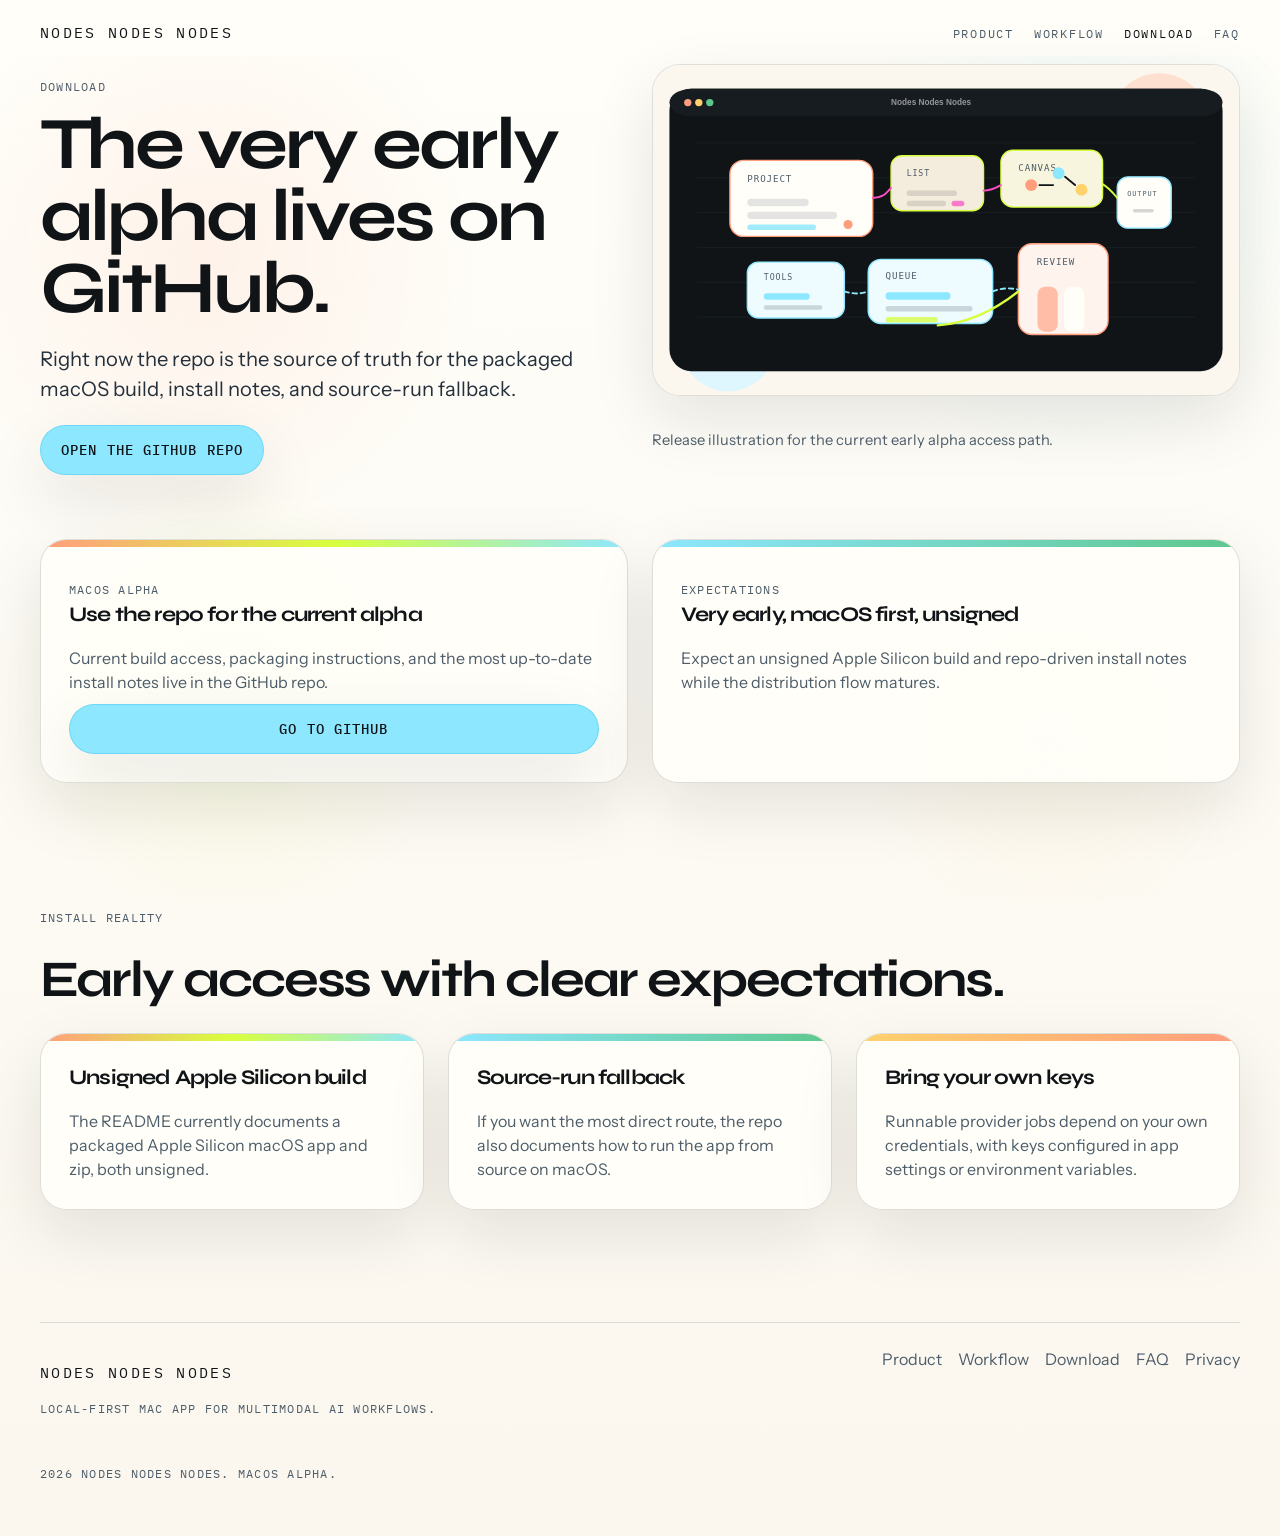
==== download/index.html @ 064f2ae0 "website pass 3" ====
<!DOCTYPE html>
<html lang="en">
  <head>
    <meta charset="utf-8" />
    <meta name="viewport" content="width=device-width, initial-scale=1" />
    <title>Download | Nodes Nodes Nodes</title>
    <meta
      name="description"
      content="Very early macOS alpha via GitHub. The repo is the source of truth for current build access, install notes, and source-run instructions."
    />
    <meta name="theme-color" content="#fffef9" />
    <link rel="canonical" href="https://nodesnodesnodes.com/download/" />
    <meta property="og:type" content="website" />
    <meta property="og:title" content="Download | Nodes Nodes Nodes" />
    <meta
      property="og:description"
      content="Very early macOS alpha via GitHub."
    />
    <meta property="og:url" content="https://nodesnodesnodes.com/download/" />
    <meta property="og:image" content="https://nodesnodesnodes.com/assets/og-card.png" />
    <meta property="og:image:type" content="image/png" />
    <meta property="og:image:width" content="1200" />
    <meta property="og:image:height" content="630" />
    <meta property="og:image:alt" content="Local-first Mac app for AI workflows. Nodes Nodes Nodes." />
    <meta name="twitter:card" content="summary_large_image" />
    <meta name="twitter:title" content="Download | Nodes Nodes Nodes" />
    <meta
      name="twitter:description"
      content="Use the GitHub repo for the current early alpha build, install notes, and source-run fallback."
    />
    <meta name="twitter:image" content="https://nodesnodesnodes.com/assets/og-card.png" />
    <meta
      name="twitter:image:alt"
      content="Local-first Mac app for AI workflows. Nodes Nodes Nodes."
    />
    <link rel="icon" href="/assets/apple-touch-icon.png" type="image/png" />
    <link rel="apple-touch-icon" href="/assets/apple-touch-icon.png" />
    <link rel="icon" href="/assets/favicon.svg" type="image/svg+xml" />
    <link rel="preconnect" href="https://fonts.googleapis.com" />
    <link rel="preconnect" href="https://fonts.gstatic.com" crossorigin />
    <link
      href="https://fonts.googleapis.com/css2?family=IBM+Plex+Mono:wght@400;500&family=Instrument+Sans:wght@400;500;600&family=Syne:wght@400;500;700;800&display=swap"
      rel="stylesheet"
    />
    <link rel="stylesheet" href="/styles/site.css" />
  </head>
  <body>
    <a class="skip-link" href="#main">Skip to content</a>
    <div class="site-shell">
      <header class="site-header">
        <a class="wordmark" href="/" aria-label="Nodes Nodes Nodes home">
          <span class="wordmark-title">Nodes Nodes Nodes</span>
        </a>
        <nav class="site-nav" aria-label="Primary">
          <a href="/product/">Product</a>
          <a href="/workflow/">Workflow</a>
          <a href="/download/" aria-current="page">Download</a>
          <a href="/faq/">FAQ</a>
        </nav>
      </header>

      <main id="main">
        <section class="page-hero route-hero">
          <div class="two-column">
            <div>
              <p class="eyebrow">Download</p>
              <h1 class="display-title">The very early alpha lives on GitHub.</h1>
              <p class="route-intro">
                Right now the repo is the source of truth for the packaged macOS build, install notes, and source-run
                fallback.
              </p>
              <div class="button-row">
                <a class="button secondary" href="https://github.com/rustyameadows/nodes-nodes-nodes">Open the GitHub repo</a>
              </div>
            </div>
            <article class="media-card">
              <img src="/assets/teaser-poster.svg" alt="Illustrated release poster for the Nodes Nodes Nodes early macOS alpha." />
              <p class="fine-print">Release illustration for the current early alpha access path.</p>
            </article>
          </div>
        </section>

        <section class="page-section">
          <div class="two-column">
            <article class="download-card">
              <p class="badge">macOS alpha</p>
              <h3>Use the repo for the current alpha</h3>
              <p>Current build access, packaging instructions, and the most up-to-date install notes live in the GitHub repo.</p>
              <a class="button secondary" href="https://github.com/rustyameadows/nodes-nodes-nodes">Go to GitHub</a>
            </article>
            <article class="download-card">
              <p class="badge">Expectations</p>
              <h3>Very early, macOS first, unsigned</h3>
              <p>Expect an unsigned Apple Silicon build and repo-driven install notes while the distribution flow matures.</p>
            </article>
          </div>
        </section>

        <section class="page-section">
          <div class="section-head">
            <p class="section-label">Install reality</p>
            <h2 class="section-title">Early access with clear expectations.</h2>
          </div>
          <div class="three-column">
            <article class="card">
              <h3>Unsigned Apple Silicon build</h3>
              <p>The README currently documents a packaged Apple Silicon macOS app and zip, both unsigned.</p>
            </article>
            <article class="card">
              <h3>Source-run fallback</h3>
              <p>If you want the most direct route, the repo also documents how to run the app from source on macOS.</p>
            </article>
            <article class="card">
              <h3>Bring your own keys</h3>
              <p>Runnable provider jobs depend on your own credentials, with keys configured in app settings or environment variables.</p>
            </article>
          </div>
        </section>
      </main>

      <footer class="site-footer">
        <div class="footer-top">
          <div>
            <p class="wordmark-title">Nodes Nodes Nodes</p>
            <p class="footer-meta">Local-first Mac app for multimodal AI workflows.</p>
          </div>
          <nav class="footer-links" aria-label="Footer">
            <a href="/product/">Product</a>
            <a href="/workflow/">Workflow</a>
            <a href="/download/">Download</a>
            <a href="/faq/">FAQ</a>
            <a href="/privacy/">Privacy</a>
          </nav>
        </div>
        <p class="footer-meta">2026 Nodes Nodes Nodes. macOS alpha.</p>
      </footer>
    </div>
  </body>
</html>
---- styles/site.css ----
:root {
  --bg: #fffef9;
  --bg-soft: #fbf7ef;
  --surface: rgba(255, 254, 249, 0.88);
  --surface-strong: #f4ecdd;
  --text: #101417;
  --text-soft: #24303b;
  --muted: #4d5d69;
  --border: rgba(23, 32, 39, 0.14);
  --accent: #d8ff3e;
  --accent-soft: rgba(216, 255, 62, 0.28);
  --accent-blue: #8ce7ff;
  --accent-yellow: #ffd26c;
  --accent-green: #5ec78d;
  --accent-coral: #ff9d7d;
  --max-width: 1200px;
  --page-padding: clamp(20px, 4vw, 40px);
  --section-gap: clamp(64px, 9vw, 112px);
  --grid-gap: clamp(16px, 2vw, 24px);
  --shadow: 0 24px 64px rgba(16, 20, 23, 0.1);
}

*,
*::before,
*::after {
  box-sizing: border-box;
}

html {
  scroll-behavior: smooth;
}

body {
  margin: 0;
  position: relative;
  background: linear-gradient(180deg, #fffef9 0%, #fbf7ef 100%);
  color: var(--text);
  font-family: "Instrument Sans", "Helvetica Neue", Helvetica, Arial, sans-serif;
  line-height: 1.5;
  overflow-x: hidden;
}

body::before {
  content: "";
  position: fixed;
  inset: 0;
  z-index: -1;
  pointer-events: none;
  clip-path: inset(56px 0 0 0);
  background:
    radial-gradient(circle at 16% 28%, rgba(255, 157, 125, 0.11), transparent 22%),
    radial-gradient(circle at 84% 24%, rgba(140, 231, 255, 0.14), transparent 20%),
    radial-gradient(circle at 18% 78%, rgba(216, 255, 62, 0.1), transparent 18%),
    radial-gradient(circle at 82% 82%, rgba(255, 210, 108, 0.08), transparent 16%);
}

img,
svg {
  display: block;
  max-width: 100%;
}

figure {
  margin: 0;
}

a {
  color: inherit;
  text-decoration: none;
}

p,
li,
dd {
  color: var(--muted);
}

ul {
  margin: 0;
  padding: 0;
  list-style: none;
}

ol {
  margin: 0;
  padding-left: 1.25rem;
}

details > summary {
  cursor: pointer;
  list-style: none;
}

details > summary::-webkit-details-marker {
  display: none;
}

:focus-visible {
  outline: 3px solid var(--accent);
  outline-offset: 3px;
}

.skip-link {
  position: absolute;
  left: 16px;
  top: 16px;
  z-index: 100;
  padding: 12px 16px;
  border: 2px solid var(--text);
  border-radius: 999px;
  background: #fffef9;
  color: var(--text);
  transform: translateY(-220%);
  transition: transform 140ms ease;
}

.skip-link:focus {
  transform: translateY(0);
}

.site-shell {
  min-height: 100vh;
}

.site-header,
.site-footer,
.page-section,
.page-hero {
  width: min(var(--max-width), calc(100vw - (var(--page-padding) * 2)));
  margin: 0 auto;
}

.site-header {
  position: static;
  z-index: 1;
  display: flex;
  align-items: center;
  justify-content: space-between;
  gap: 28px;
  padding: clamp(14px, 2.2vw, 22px) 0 2px;
}

.site-header::before {
  display: none;
}

.wordmark {
  display: inline-flex;
  flex-direction: column;
  gap: 0;
}

.wordmark-title,
.section-label,
.badge,
.eyebrow,
.meta-label,
.button,
.footer-meta,
.site-nav a,
.step-index,
.placeholder-label,
.route-grid-label {
  font-family: "IBM Plex Mono", "SFMono-Regular", Menlo, Consolas, monospace;
}

.wordmark-title {
  font-size: 0.92rem;
  letter-spacing: 0.16em;
  text-transform: uppercase;
  color: var(--text);
}

.wordmark-subtitle {
  color: var(--muted);
  font-size: 1rem;
  max-width: 28ch;
}

.site-nav {
  display: flex;
  flex-wrap: wrap;
  gap: 20px;
  align-items: center;
}

.site-nav a {
  color: var(--muted);
  font-size: 0.78rem;
  letter-spacing: 0.14em;
  text-transform: uppercase;
}

.site-nav a:hover,
.footer-links a:hover {
  color: var(--text);
}

.site-nav a[aria-current="page"] {
  color: var(--text);
}

.page-hero {
  padding: clamp(2px, 1vw, 10px) 0 clamp(32px, 5vw, 64px);
}

.hero-grid,
.split-grid,
.two-column,
.three-column,
.four-column,
.cta-band,
.route-grid {
  display: grid;
  gap: var(--grid-gap);
}

.hero-grid {
  grid-template-columns: minmax(0, 0.95fr) minmax(420px, 1.05fr);
  grid-template-areas: "copy visual";
  align-items: center;
  column-gap: clamp(24px, 4vw, 52px);
  row-gap: 18px;
}

.hero-visual,
.media-card,
.split-visual {
  display: grid;
  gap: 14px;
}

.hero-copy {
  grid-area: copy;
  max-width: 41rem;
  display: grid;
  gap: 14px;
  align-content: start;
}

.hero-visual {
  grid-area: visual;
  align-self: start;
}

.eyebrow,
.section-label,
.meta-label,
.badge,
.footer-meta,
.step-index,
.placeholder-label,
.route-grid-label {
  color: var(--muted);
  font-size: 0.78rem;
  letter-spacing: 0.1em;
  text-transform: uppercase;
}

.page-title,
.section-title,
.display-title,
.card h3,
.cta-card h3,
.download-card h3,
.policy-card h3,
.route-card h3,
.faq-item summary {
  color: var(--text);
  font-family: "Syne", "Trebuchet MS", sans-serif;
  letter-spacing: -0.04em;
}

.page-title,
.section-title,
.display-title {
  margin: 0;
  line-height: 0.98;
}

.page-title {
  max-width: 10.4ch;
  font-size: clamp(2.6rem, 5.2vw, 4.45rem);
  line-height: 0.96;
}

.display-title {
  font-size: clamp(2.5rem, 7vw, 4.6rem);
}

.section-title {
  font-size: clamp(2rem, 4vw, 3.2rem);
}

.lede,
.section-copy,
.route-intro {
  max-width: 60ch;
  font-size: clamp(1.08rem, 2vw, 1.26rem);
  color: var(--text-soft);
}

.page-hero .lede {
  max-width: 33rem;
  font-size: clamp(1rem, 1.4vw, 1.12rem);
  line-height: 1.42;
}

.hero-kicker {
  max-width: 30ch;
  margin: 0;
  color: var(--text);
  font-family: "Syne", "Trebuchet MS", sans-serif;
  font-size: clamp(1rem, 1.45vw, 1.18rem);
  line-height: 1.12;
}

.hero-actions,
.button-row {
  display: flex;
  flex-wrap: wrap;
  gap: 14px;
  margin-top: 10px;
  align-items: center;
}

.button {
  display: inline-flex;
  align-items: center;
  justify-content: center;
  align-self: flex-start;
  min-height: 50px;
  padding: 0 20px;
  border: 1px solid rgba(23, 32, 39, 0.16);
  border-radius: 999px;
  background: var(--accent);
  color: var(--text);
  font-size: 0.86rem;
  font-weight: 500;
  letter-spacing: 0.08em;
  text-transform: uppercase;
  box-shadow: var(--shadow);
  transition: transform 140ms ease, box-shadow 140ms ease, background 140ms ease, border-color 140ms ease;
}

.button:hover {
  transform: translateY(-2px);
  box-shadow: 0 30px 64px rgba(16, 20, 23, 0.14);
  border-color: rgba(23, 32, 39, 0.24);
}

.button.secondary {
  background: var(--accent-blue);
  border-color: rgba(80, 199, 235, 0.5);
}

.button.ghost {
  background: rgba(255, 254, 249, 0.76);
  border-color: var(--border);
}

.button[aria-disabled="true"] {
  opacity: 0.55;
  cursor: not-allowed;
  pointer-events: none;
}

.hero-note,
.status-note,
.fine-print {
  margin-top: 10px;
  color: var(--muted);
  font-size: 0.95rem;
}

.hero-proof-list,
.hero-aside-list {
  display: flex;
  flex-wrap: wrap;
  gap: 10px;
  margin-top: 2px;
}

.hero-proof-list li,
.hero-aside-list li {
  padding: 9px 14px 10px;
  border: 1px solid rgba(23, 32, 39, 0.12);
  border-radius: 999px;
  background: rgba(255, 254, 249, 0.7);
  color: var(--text-soft);
  font-family: "IBM Plex Mono", "SFMono-Regular", Menlo, Consolas, monospace;
  font-size: 0.75rem;
  letter-spacing: 0.06em;
  text-transform: uppercase;
}

.hero-proof-list li::before,
.hero-aside-list li::before {
  display: none;
}

.hero-panel,
.card,
.frame,
.faq-item,
.cta-card,
.download-card,
.policy-card,
.route-card,
.band-shell {
  border: 1px solid var(--border);
  border-radius: 26px;
  background: var(--surface);
  box-shadow: var(--shadow);
}

.hero-panel,
.card,
.faq-item,
.cta-card,
.download-card,
.policy-card,
.route-card,
.band-shell {
  padding: clamp(18px, 3vw, 28px);
}

.hero-panel {
  min-height: 100%;
  display: grid;
  gap: 18px;
  align-content: start;
  background:
    radial-gradient(circle at top right, rgba(140, 231, 255, 0.22), transparent 34%),
    linear-gradient(180deg, rgba(255, 255, 255, 0.46), transparent 100%),
    var(--surface);
}

.hero-panel dl {
  display: grid;
  grid-template-columns: repeat(2, minmax(0, 1fr));
  gap: 16px;
  margin: 0;
}

.hero-panel dt {
  margin-bottom: 6px;
}

.hero-panel dd {
  margin: 0;
  color: var(--text-soft);
}

.hero-art,
.media-card img,
.media-card video,
.split-visual img {
  width: 100%;
  border: 1px solid var(--border);
  border-radius: 28px;
  background: #fffef9;
  box-shadow: var(--shadow);
}

.hero-art {
  max-width: 540px;
  justify-self: end;
}

.shot-stack {
  display: grid;
  gap: 18px;
}

.shot-card,
.hero-aside-card {
  border: 1px solid var(--border);
  border-radius: 30px;
  background: rgba(255, 254, 249, 0.84);
  box-shadow: 0 28px 68px rgba(16, 20, 23, 0.14);
}

.shot-card {
  padding: 14px;
  overflow: hidden;
}

.hero-shot {
  width: 100%;
  border-radius: 24px;
  box-shadow: 0 20px 54px rgba(16, 20, 23, 0.18);
}

.hero-shot-card {
  width: min(100%, 660px);
  justify-self: end;
}

.hero-visual-list {
  width: min(100%, 660px);
  justify-self: end;
  justify-content: flex-start;
}

.hero-aside-card {
  width: min(100%, 460px);
  justify-self: end;
  padding: 20px 22px;
}

.hero-aside-card h2 {
  margin: 0;
  color: var(--text);
  font-family: "Syne", "Trebuchet MS", sans-serif;
  font-size: clamp(1.4rem, 2.4vw, 1.8rem);
  letter-spacing: -0.04em;
  line-height: 1.05;
}

.hero-aside-copy {
  margin: 12px 0 0;
  color: var(--text-soft);
  font-size: 1rem;
  max-width: 34ch;
}

.sticker-row,
.icon-row {
  display: flex;
  flex-wrap: wrap;
  gap: 10px;
}

.sticker-row .placeholder-label {
  position: static;
}

.card-icon {
  width: 72px;
  height: 72px;
}

.page-section {
  padding: 0 0 var(--section-gap);
}

.section-head {
  display: grid;
  gap: 16px;
  margin-bottom: 28px;
}

.three-column {
  grid-template-columns: repeat(3, minmax(0, 1fr));
}

.four-column {
  grid-template-columns: repeat(4, minmax(0, 1fr));
}

.two-column,
.split-grid,
.cta-band,
.route-grid {
  grid-template-columns: repeat(2, minmax(0, 1fr));
}

.card h3,
.cta-card h3,
.download-card h3,
.policy-card h3,
.route-card h3,
.faq-item summary {
  margin: 0;
  font-size: 1.3rem;
}

.card,
.cta-card,
.download-card,
.policy-card,
.route-card,
.band-shell {
  position: relative;
  overflow: hidden;
}

.card::before,
.cta-card::before,
.download-card::before,
.policy-card::before,
.route-card::before,
.band-shell::before,
.faq-item::before {
  content: "";
  position: absolute;
  inset: 0 auto auto 0;
  width: 100%;
  height: 7px;
  background: linear-gradient(90deg, var(--accent-coral), var(--accent), var(--accent-blue));
}

.card p,
.cta-card p,
.download-card p,
.policy-card p,
.route-card p,
.faq-item p {
  margin-bottom: 0;
}

.three-column > article:nth-child(2)::before,
.route-grid > article:nth-child(2)::before,
.cta-band > article:nth-child(2)::before,
.two-column > article:nth-child(2)::before {
  background: linear-gradient(90deg, var(--accent-blue), var(--accent-green));
}

.three-column > article:nth-child(3)::before,
.four-column > article:nth-child(3)::before {
  background: linear-gradient(90deg, var(--accent-yellow), var(--accent-coral));
}

.four-column > article:nth-child(4)::before {
  background: linear-gradient(90deg, var(--accent), var(--accent-blue));
}

.number-list {
  display: grid;
  gap: 16px;
}

.number-list li {
  display: grid;
  grid-template-columns: auto 1fr;
  gap: 16px;
  align-items: start;
  padding: 18px 0;
  border-top: 1px dashed var(--border);
}

.number-list li:last-child {
  border-bottom: 1px dashed var(--border);
}

.step-index {
  display: inline-flex;
  align-items: center;
  justify-content: center;
  min-width: 46px;
  min-height: 46px;
  border-radius: 50%;
  background: rgba(216, 255, 62, 0.18);
  border: 1px solid rgba(196, 236, 57, 0.7);
  color: var(--text);
}

.frame-grid {
  display: grid;
  grid-template-columns: repeat(2, minmax(0, 1fr));
  gap: var(--grid-gap);
}

.frame {
  position: relative;
  overflow: hidden;
  aspect-ratio: 16 / 10;
  display: block;
  padding: 14px;
  border-radius: 28px;
  background:
    radial-gradient(circle at top right, rgba(255, 255, 255, 0.58), transparent 34%),
    repeating-linear-gradient(
      90deg,
      transparent 0,
      transparent 40px,
      rgba(16, 20, 23, 0.04) 40px,
      rgba(16, 20, 23, 0.04) 41px
    ),
    var(--surface-strong);
}

.frame:nth-child(1) {
  background-color: #f6efe1;
}

.frame:nth-child(2) {
  background-color: #eef8fb;
}

.frame:nth-child(3) {
  background-color: #f8f2d8;
}

.frame:nth-child(4) {
  background-color: #eef6ed;
}

.frame img {
  width: 100%;
  height: 100%;
  object-fit: cover;
  border-radius: 20px;
  border: 1px solid rgba(23, 32, 39, 0.14);
}

.placeholder-label {
  padding: 8px 10px;
  border: 1px solid rgba(23, 32, 39, 0.14);
  border-radius: 999px;
  background: rgba(255, 254, 249, 0.76);
  color: var(--text);
}

.frame .placeholder-label {
  position: absolute;
  left: 28px;
  bottom: 28px;
}

.diagram {
  display: grid;
  grid-template-columns: repeat(4, minmax(0, 1fr));
  gap: 12px;
  margin-top: 18px;
}

.diagram-step {
  position: relative;
  padding: 22px 18px;
  border: 1px solid var(--border);
  border-radius: 24px;
  background: var(--surface);
  box-shadow: var(--shadow);
}

.diagram-step::before {
  content: "";
  position: absolute;
  inset: 0 auto auto 0;
  width: 100%;
  height: 7px;
  border-radius: 24px 24px 0 0;
  background: linear-gradient(90deg, var(--accent-coral), var(--accent), var(--accent-blue));
}

.diagram-step::after {
  content: ">";
  position: absolute;
  right: -10px;
  top: 50%;
  transform: translateY(-50%);
  color: var(--muted);
  font-family: "IBM Plex Mono", "SFMono-Regular", Menlo, Consolas, monospace;
}

.diagram-step:last-child::after {
  display: none;
}

.faq-list {
  display: grid;
  gap: 12px;
}

.faq-item summary {
  display: flex;
  justify-content: space-between;
  gap: 16px;
}

.faq-item summary::after {
  content: "+";
  color: var(--muted);
  font-family: "IBM Plex Mono", "SFMono-Regular", Menlo, Consolas, monospace;
}

.faq-item[open] summary::after {
  content: "-";
}

.faq-item > *:not(summary) {
  margin-top: 12px;
}

.cta-band {
  align-items: stretch;
}

.cta-card,
.band-shell {
  display: grid;
  gap: 14px;
}

.site-footer {
  display: grid;
  gap: 22px;
  padding: 0 0 40px;
}

.footer-top {
  display: flex;
  justify-content: space-between;
  gap: 24px;
  padding-top: 24px;
  border-top: 1px solid var(--border);
}

.footer-links {
  display: flex;
  flex-wrap: wrap;
  gap: 16px;
}

.footer-links a {
  color: var(--muted);
}

.route-hero {
  padding-top: clamp(10px, 2vw, 18px);
}

.route-grid {
  margin-top: 28px;
}

.route-card ul {
  display: grid;
  gap: 10px;
  margin-top: 18px;
}

.route-card li {
  padding-top: 10px;
  border-top: 1px dashed var(--border);
}

.download-card .button {
  width: 100%;
  margin-top: 10px;
}

.muted {
  color: var(--muted);
}

.fine-print {
  font-size: 0.92rem;
}

@media (max-width: 980px) {
  .hero-grid,
  .two-column,
  .split-grid,
  .three-column,
  .four-column,
  .cta-band,
  .route-grid,
  .frame-grid,
  .diagram {
    grid-template-columns: 1fr;
  }

  .hero-grid {
    grid-template-areas:
      "copy"
      "visual";
  }

  .site-header {
    align-items: flex-start;
    flex-direction: column;
  }

  .site-nav {
    width: 100%;
    gap: 14px;
  }

  .page-title {
    max-width: 100%;
  }

  .hero-art {
    max-width: 100%;
    justify-self: stretch;
  }

  .hero-shot-card,
  .hero-aside-card {
    width: 100%;
    justify-self: stretch;
  }

  .hero-panel dl {
    grid-template-columns: 1fr;
  }

  .diagram-step::after {
    left: 50%;
    right: auto;
    top: auto;
    bottom: -18px;
    transform: translateX(-50%) rotate(90deg);
  }
}

@media (max-width: 640px) {
  .wordmark-subtitle {
    font-size: 0.95rem;
  }

  .hero-actions,
  .button-row {
    flex-direction: column;
  }

  .button {
    width: 100%;
  }

  .site-nav {
    gap: 10px 14px;
  }

  .site-nav a {
    font-size: 0.8rem;
  }

  .page-title {
    font-size: clamp(2.65rem, 12vw, 4.1rem);
    line-height: 1;
  }

  .display-title {
    font-size: clamp(2.15rem, 10.5vw, 3.3rem);
  }

  .page-hero {
    padding-top: 18px;
  }

  .hero-kicker {
    max-width: none;
  }

  .hero-proof-list {
    gap: 8px;
  }
}
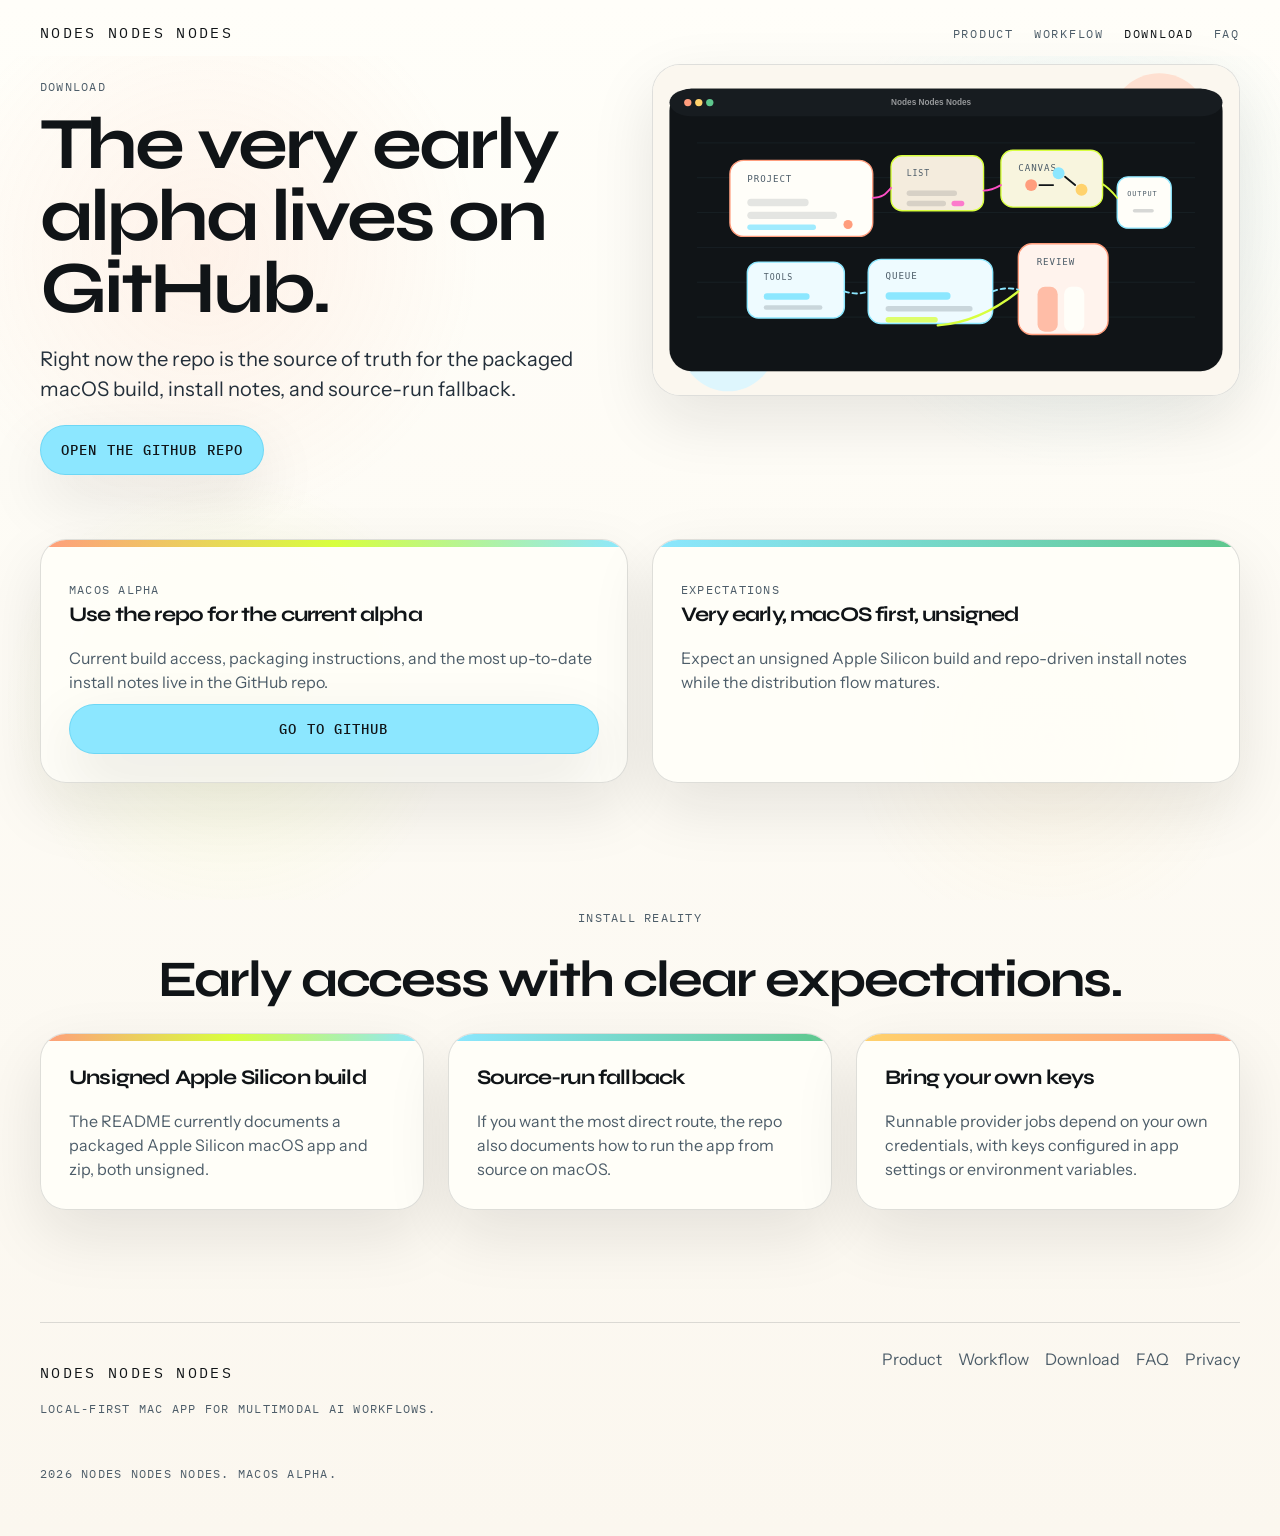
==== commit e401b7f0: "center headline" ====
--- a/download/index.html
+++ b/download/index.html
@@ -75,7 +75,6 @@
             </div>
             <article class="media-card">
               <img src="/assets/teaser-poster.svg" alt="Illustrated release poster for the Nodes Nodes Nodes early macOS alpha." />
-              <p class="fine-print">Release illustration for the current early alpha access path.</p>
             </article>
           </div>
         </section>
--- a/styles/site.css
+++ b/styles/site.css
@@ -549,6 +549,13 @@
   display: grid;
   gap: 16px;
   margin-bottom: 28px;
+  justify-items: center;
+  text-align: center;
+}
+
+.section-head .section-copy {
+  max-width: 52rem;
+  margin-inline: auto;
 }
 
 .three-column {
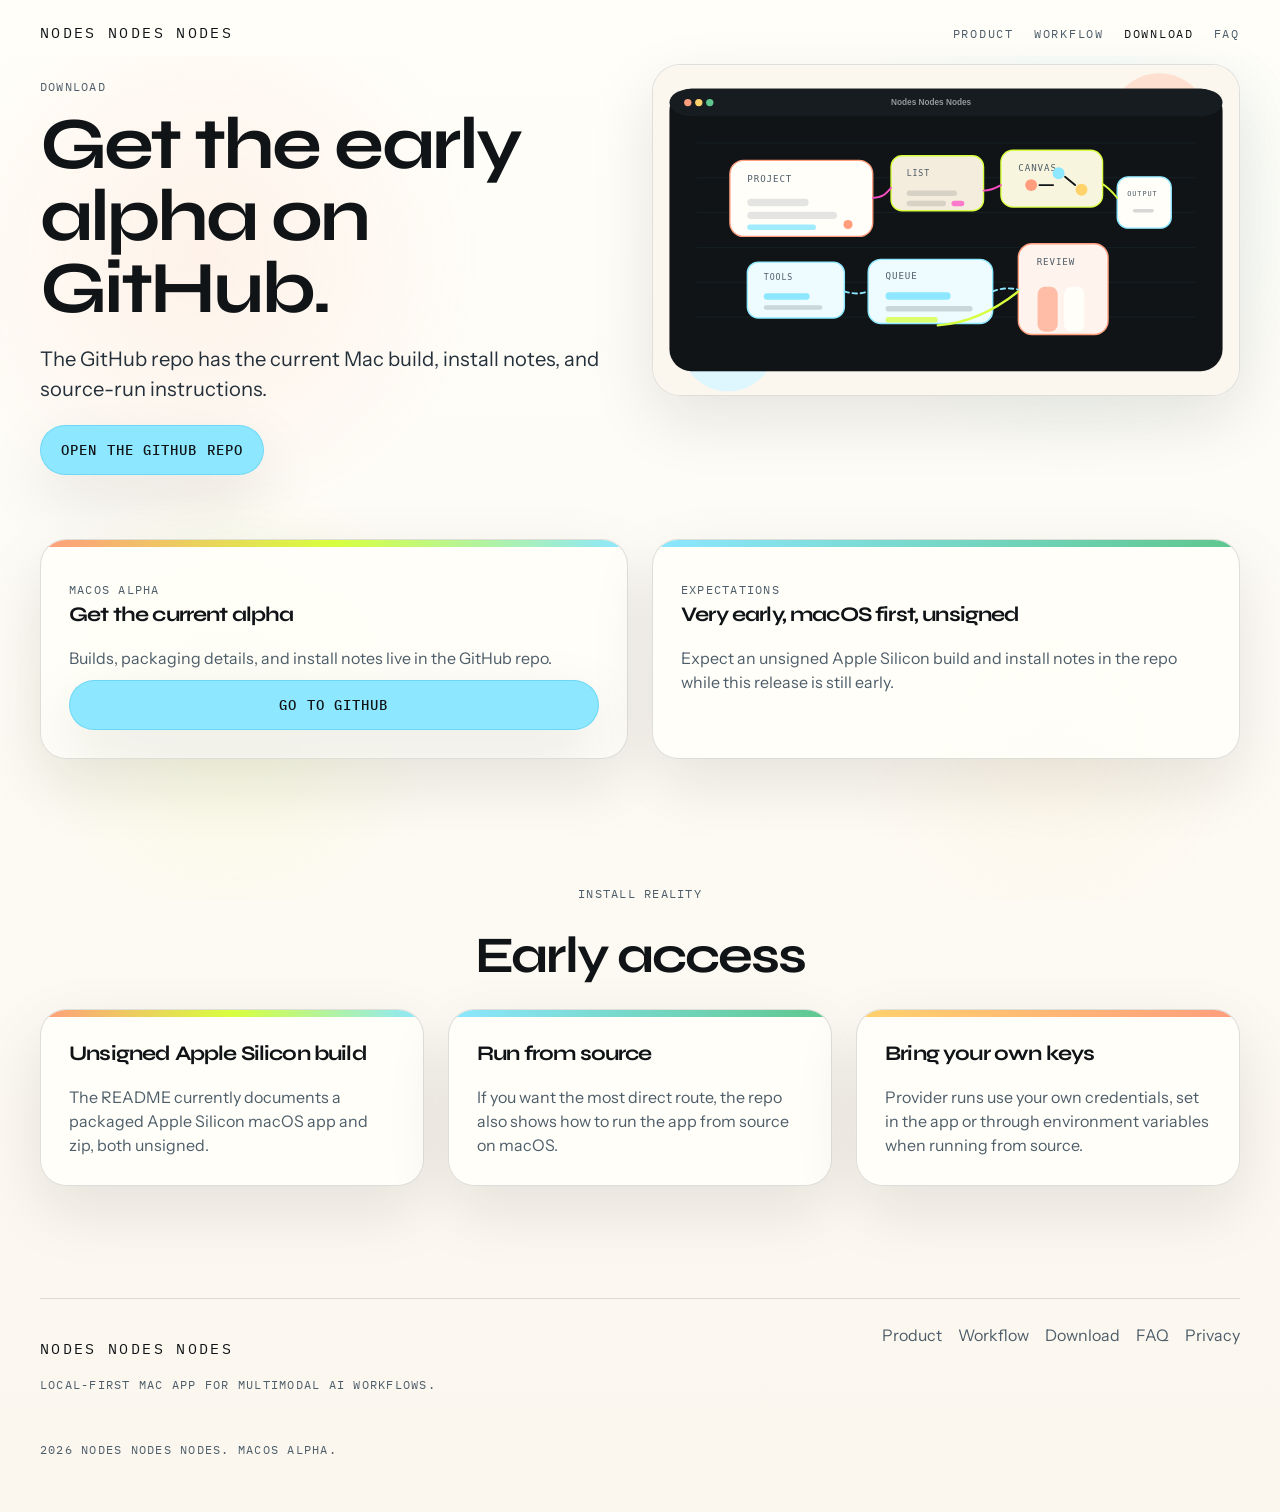
==== commit 2f6dfcb5: "copy pass" ====
--- a/download/index.html
+++ b/download/index.html
@@ -6,7 +6,7 @@
     <title>Download | Nodes Nodes Nodes</title>
     <meta
       name="description"
-      content="Very early macOS alpha via GitHub. The repo is the source of truth for current build access, install notes, and source-run instructions."
+      content="Very early macOS alpha via GitHub. The GitHub repo has the current Mac build, install notes, and source-run instructions."
     />
     <meta name="theme-color" content="#fffef9" />
     <link rel="canonical" href="https://nodesnodesnodes.com/download/" />
@@ -26,7 +26,7 @@
     <meta name="twitter:title" content="Download | Nodes Nodes Nodes" />
     <meta
       name="twitter:description"
-      content="Use the GitHub repo for the current early alpha build, install notes, and source-run fallback."
+      content="Get the current early alpha from GitHub, along with install notes and source-run instructions."
     />
     <meta name="twitter:image" content="https://nodesnodesnodes.com/assets/og-card.png" />
     <meta
@@ -64,10 +64,9 @@
           <div class="two-column">
             <div>
               <p class="eyebrow">Download</p>
-              <h1 class="display-title">The very early alpha lives on GitHub.</h1>
+              <h1 class="display-title">Get the early alpha on GitHub.</h1>
               <p class="route-intro">
-                Right now the repo is the source of truth for the packaged macOS build, install notes, and source-run
-                fallback.
+                The GitHub repo has the current Mac build, install notes, and source-run instructions.
               </p>
               <div class="button-row">
                 <a class="button secondary" href="https://github.com/rustyameadows/nodes-nodes-nodes">Open the GitHub repo</a>
@@ -83,14 +82,14 @@
           <div class="two-column">
             <article class="download-card">
               <p class="badge">macOS alpha</p>
-              <h3>Use the repo for the current alpha</h3>
-              <p>Current build access, packaging instructions, and the most up-to-date install notes live in the GitHub repo.</p>
+              <h3>Get the current alpha</h3>
+              <p>Builds, packaging details, and install notes live in the GitHub repo.</p>
               <a class="button secondary" href="https://github.com/rustyameadows/nodes-nodes-nodes">Go to GitHub</a>
             </article>
             <article class="download-card">
               <p class="badge">Expectations</p>
               <h3>Very early, macOS first, unsigned</h3>
-              <p>Expect an unsigned Apple Silicon build and repo-driven install notes while the distribution flow matures.</p>
+              <p>Expect an unsigned Apple Silicon build and install notes in the repo while this release is still early.</p>
             </article>
           </div>
         </section>
@@ -98,7 +97,7 @@
         <section class="page-section">
           <div class="section-head">
             <p class="section-label">Install reality</p>
-            <h2 class="section-title">Early access with clear expectations.</h2>
+            <h2 class="section-title">Early access</h2>
           </div>
           <div class="three-column">
             <article class="card">
@@ -106,12 +105,12 @@
               <p>The README currently documents a packaged Apple Silicon macOS app and zip, both unsigned.</p>
             </article>
             <article class="card">
-              <h3>Source-run fallback</h3>
-              <p>If you want the most direct route, the repo also documents how to run the app from source on macOS.</p>
+              <h3>Run from source</h3>
+              <p>If you want the most direct route, the repo also shows how to run the app from source on macOS.</p>
             </article>
             <article class="card">
               <h3>Bring your own keys</h3>
-              <p>Runnable provider jobs depend on your own credentials, with keys configured in app settings or environment variables.</p>
+              <p>Provider runs use your own credentials, set in the app or through environment variables when running from source.</p>
             </article>
           </div>
         </section>
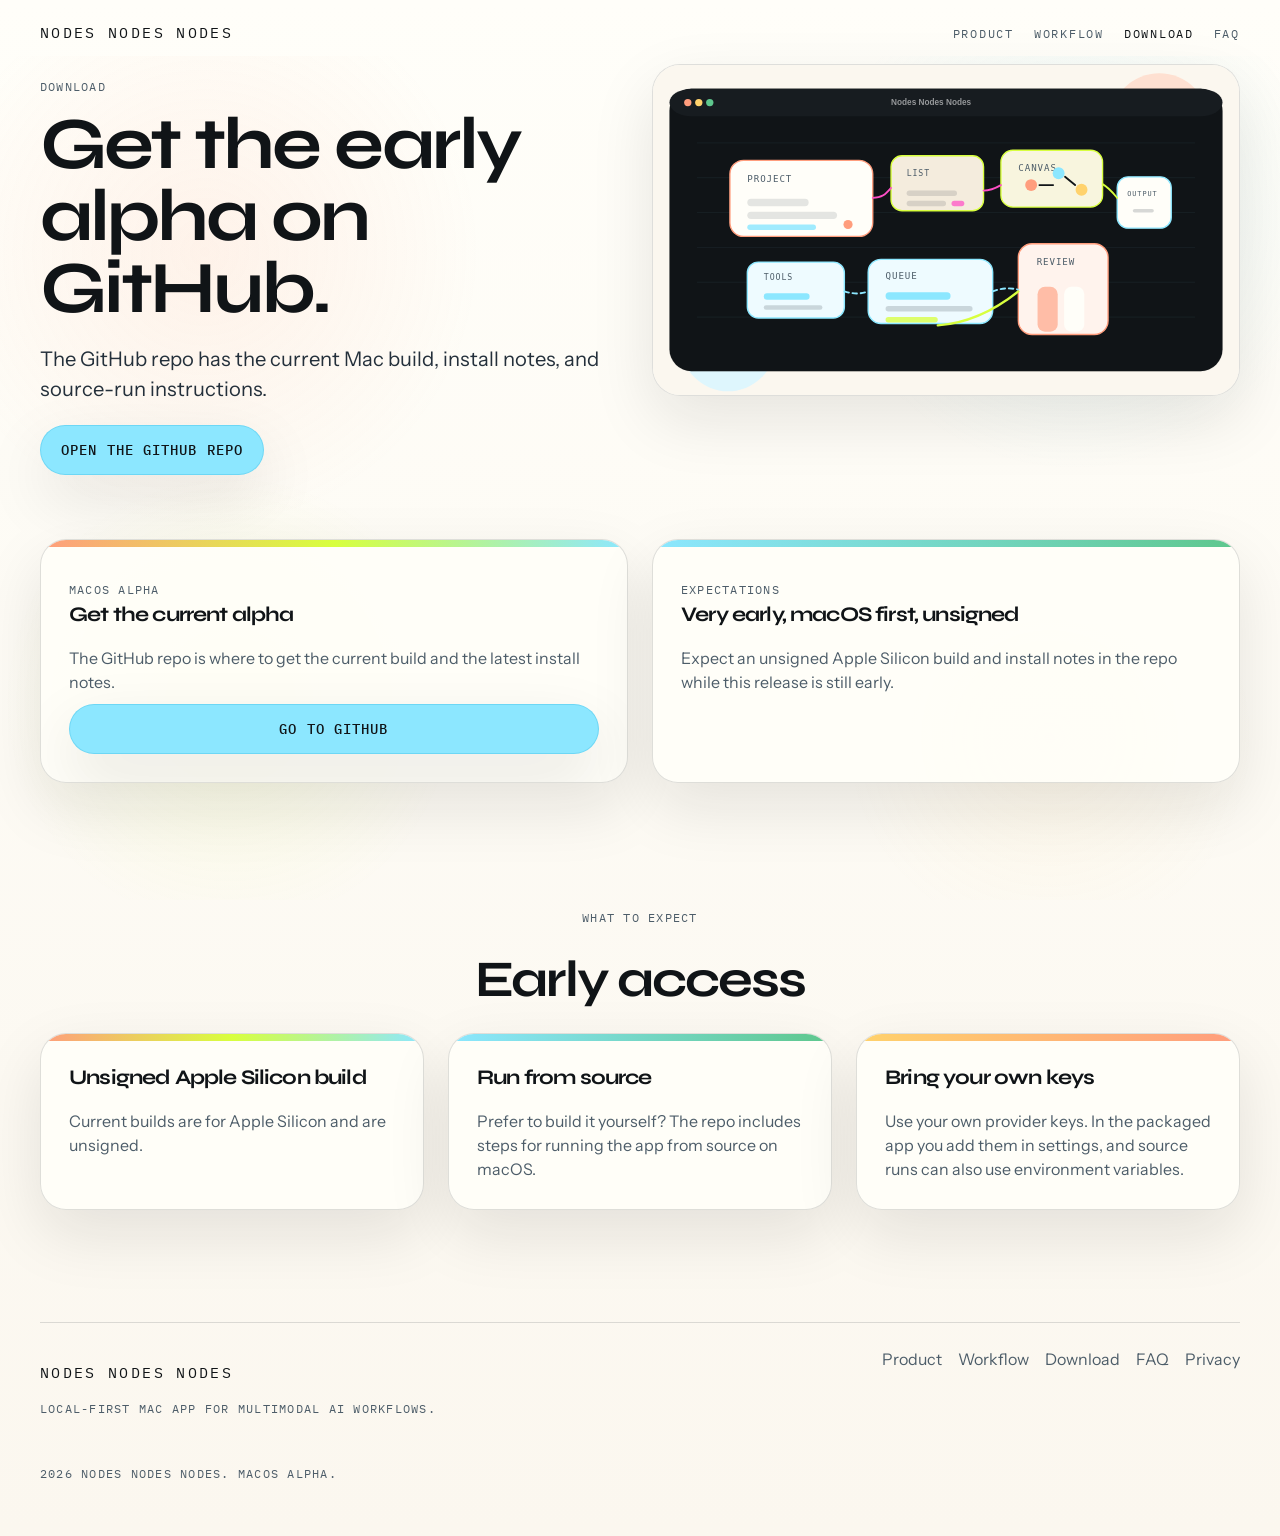
==== commit 50bee5ea: "copy pass" ====
--- a/download/index.html
+++ b/download/index.html
@@ -83,7 +83,7 @@
             <article class="download-card">
               <p class="badge">macOS alpha</p>
               <h3>Get the current alpha</h3>
-              <p>Builds, packaging details, and install notes live in the GitHub repo.</p>
+              <p>The GitHub repo is where to get the current build and the latest install notes.</p>
               <a class="button secondary" href="https://github.com/rustyameadows/nodes-nodes-nodes">Go to GitHub</a>
             </article>
             <article class="download-card">
@@ -96,21 +96,21 @@
 
         <section class="page-section">
           <div class="section-head">
-            <p class="section-label">Install reality</p>
+            <p class="section-label">What to expect</p>
             <h2 class="section-title">Early access</h2>
           </div>
           <div class="three-column">
             <article class="card">
               <h3>Unsigned Apple Silicon build</h3>
-              <p>The README currently documents a packaged Apple Silicon macOS app and zip, both unsigned.</p>
+              <p>Current builds are for Apple Silicon and are unsigned.</p>
             </article>
             <article class="card">
               <h3>Run from source</h3>
-              <p>If you want the most direct route, the repo also shows how to run the app from source on macOS.</p>
+              <p>Prefer to build it yourself? The repo includes steps for running the app from source on macOS.</p>
             </article>
             <article class="card">
               <h3>Bring your own keys</h3>
-              <p>Provider runs use your own credentials, set in the app or through environment variables when running from source.</p>
+              <p>Use your own provider keys. In the packaged app you add them in settings, and source runs can also use environment variables.</p>
             </article>
           </div>
         </section>
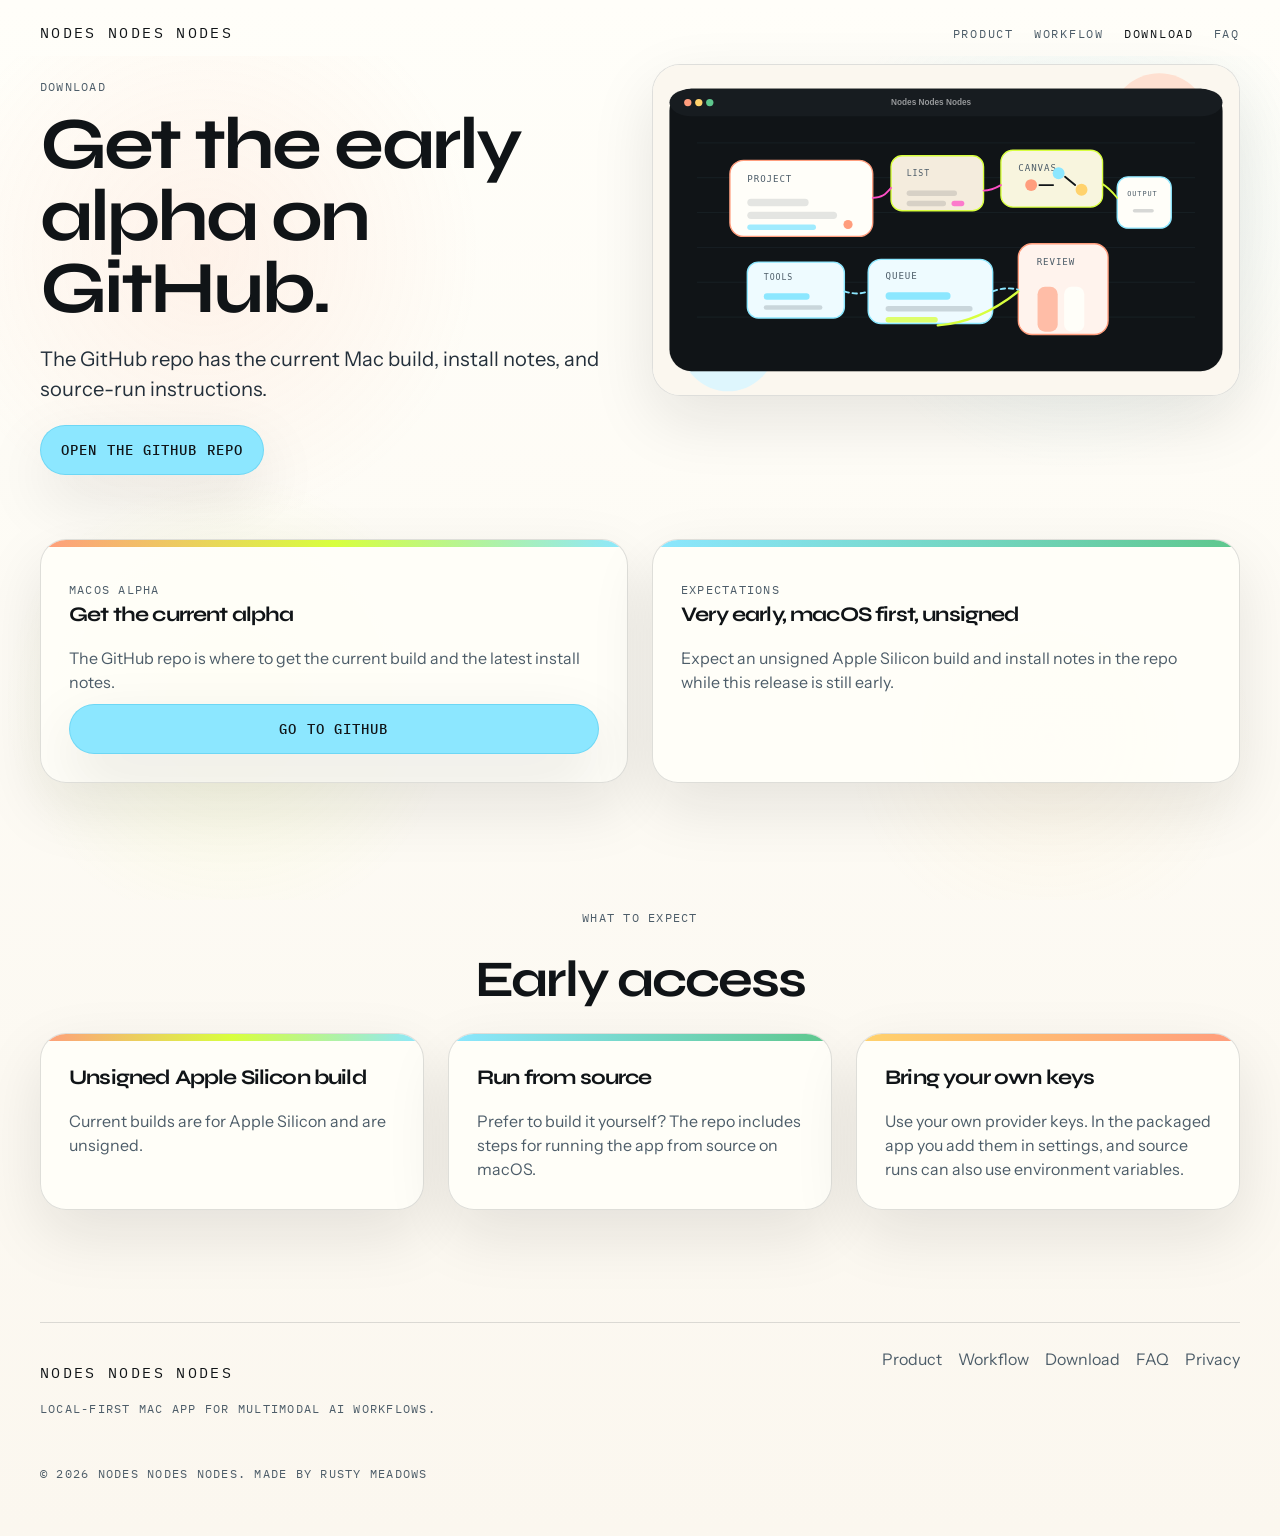
==== commit 74fc4664: "update footer" ====
--- a/download/index.html
+++ b/download/index.html
@@ -14,7 +14,7 @@
     <meta property="og:title" content="Download | Nodes Nodes Nodes" />
     <meta
       property="og:description"
-      content="Very early macOS alpha via GitHub."
+      content="Very early macOS alpha, available through GitHub."
     />
     <meta property="og:url" content="https://nodesnodesnodes.com/download/" />
     <meta property="og:image" content="https://nodesnodesnodes.com/assets/og-card.png" />
@@ -130,7 +130,7 @@
             <a href="/privacy/">Privacy</a>
           </nav>
         </div>
-        <p class="footer-meta">2026 Nodes Nodes Nodes. macOS alpha.</p>
+        <p class="footer-meta">&copy; 2026 Nodes Nodes Nodes. <a href="https://rustymeadows.com">Made by Rusty Meadows</a></p>
       </footer>
     </div>
   </body>
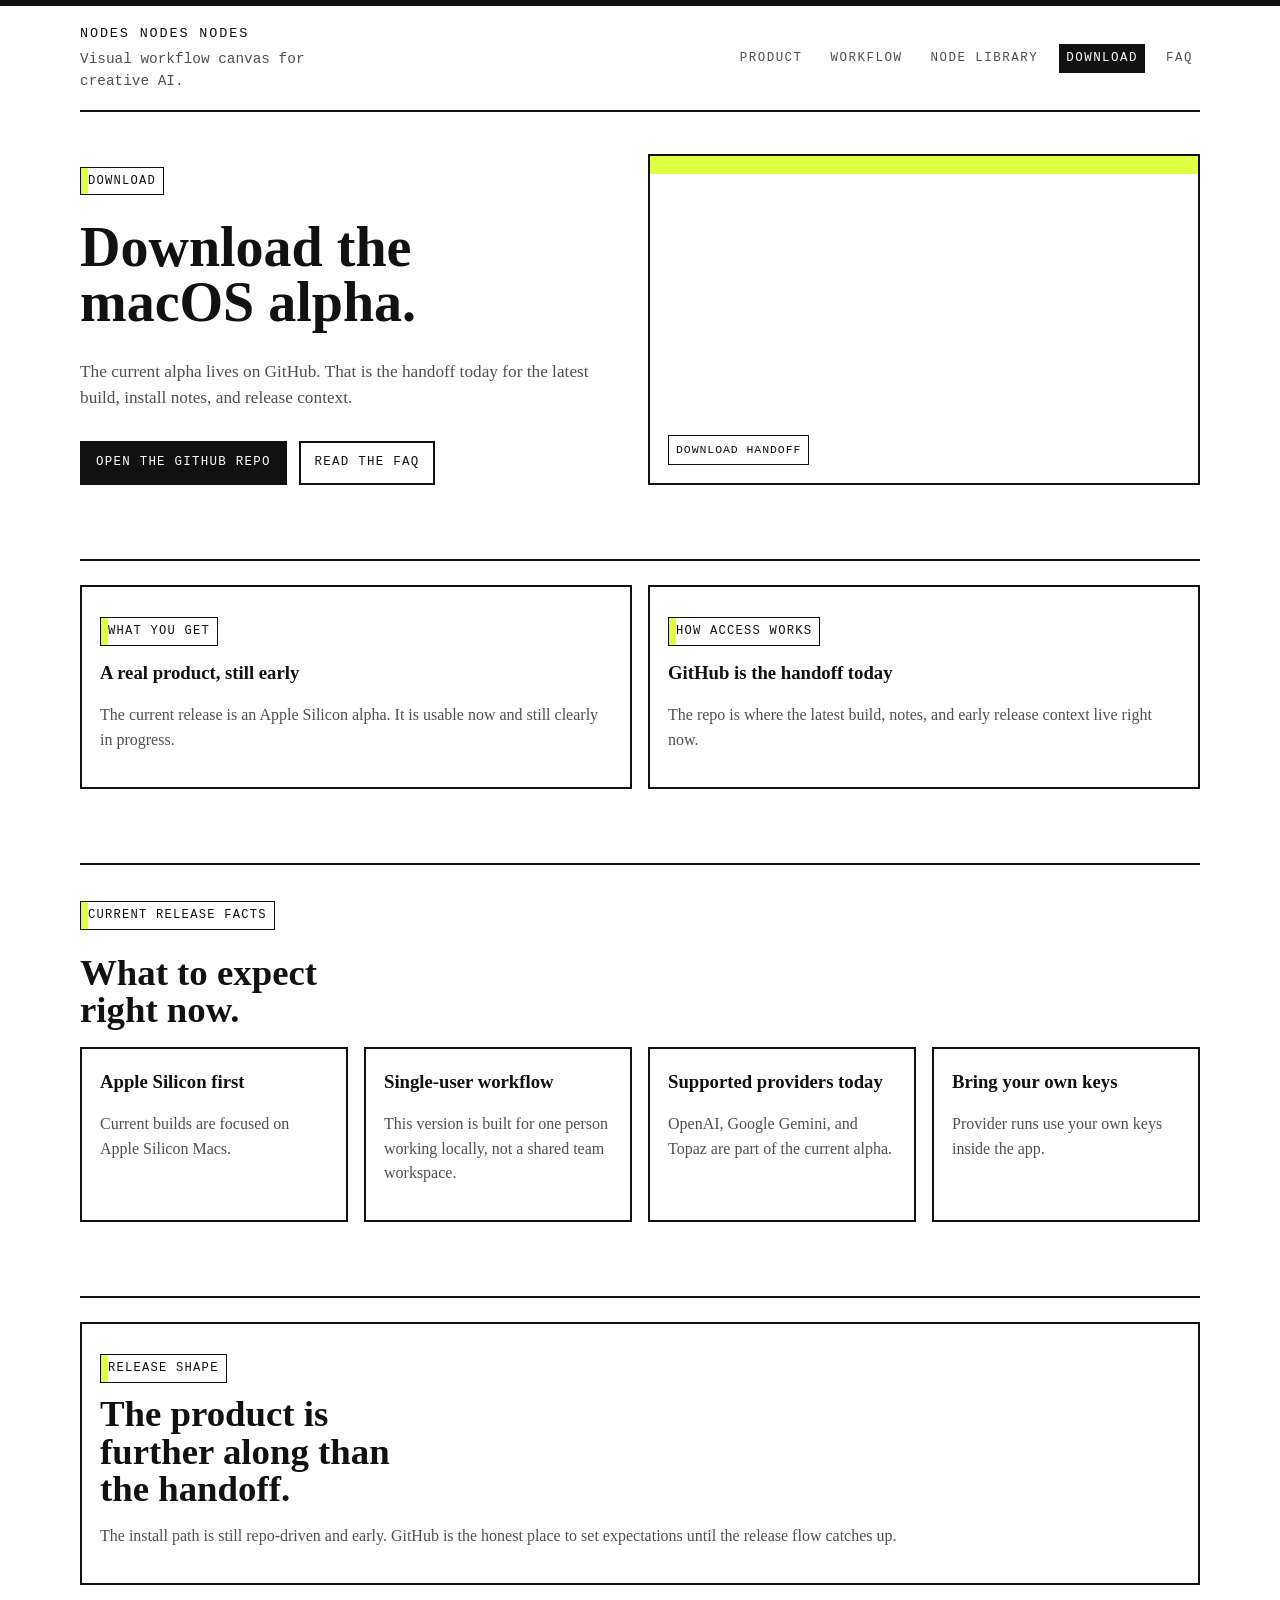
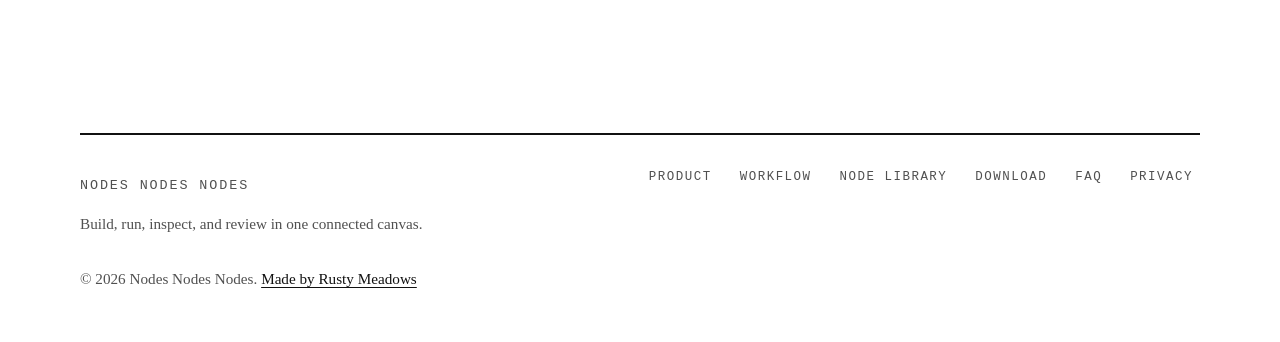
==== commit 6d7e4a41: "Sharpen marketing positioning and visual system" ====
--- a/download/index.html
+++ b/download/index.html
@@ -6,42 +6,27 @@
     <title>Download | Nodes Nodes Nodes</title>
     <meta
       name="description"
-      content="Very early macOS alpha via GitHub. The GitHub repo has the current Mac build, install notes, and source-run instructions."
+      content="Download the macOS alpha of Nodes Nodes Nodes and get the current GitHub handoff."
     />
-    <meta name="theme-color" content="#fffef9" />
+    <meta name="theme-color" content="#ffffff" />
     <link rel="canonical" href="https://nodesnodesnodes.com/download/" />
     <meta property="og:type" content="website" />
     <meta property="og:title" content="Download | Nodes Nodes Nodes" />
-    <meta
-      property="og:description"
-      content="Very early macOS alpha, available through GitHub."
-    />
+    <meta property="og:description" content="GitHub is the current handoff for the macOS alpha." />
     <meta property="og:url" content="https://nodesnodesnodes.com/download/" />
     <meta property="og:image" content="https://nodesnodesnodes.com/assets/og-card.png" />
-    <meta property="og:image:type" content="image/png" />
-    <meta property="og:image:width" content="1200" />
-    <meta property="og:image:height" content="630" />
-    <meta property="og:image:alt" content="Local-first Mac app for AI workflows. Nodes Nodes Nodes." />
+    <meta property="og:image:alt" content="Nodes Nodes Nodes marketing card." />
     <meta name="twitter:card" content="summary_large_image" />
     <meta name="twitter:title" content="Download | Nodes Nodes Nodes" />
     <meta
       name="twitter:description"
-      content="Get the current early alpha from GitHub, along with install notes and source-run instructions."
+      content="Download the current macOS alpha and see how the GitHub handoff works today."
     />
     <meta name="twitter:image" content="https://nodesnodesnodes.com/assets/og-card.png" />
-    <meta
-      name="twitter:image:alt"
-      content="Local-first Mac app for AI workflows. Nodes Nodes Nodes."
-    />
+    <meta name="twitter:image:alt" content="Nodes Nodes Nodes marketing card." />
     <link rel="icon" href="/assets/apple-touch-icon.png" type="image/png" />
     <link rel="apple-touch-icon" href="/assets/apple-touch-icon.png" />
     <link rel="icon" href="/assets/favicon.svg" type="image/svg+xml" />
-    <link rel="preconnect" href="https://fonts.googleapis.com" />
-    <link rel="preconnect" href="https://fonts.gstatic.com" crossorigin />
-    <link
-      href="https://fonts.googleapis.com/css2?family=IBM+Plex+Mono:wght@400;500&family=Instrument+Sans:wght@400;500;600&family=Syne:wght@400;500;700;800&display=swap"
-      rel="stylesheet"
-    />
     <link rel="stylesheet" href="/styles/site.css" />
   </head>
   <body>
@@ -50,69 +35,85 @@
       <header class="site-header">
         <a class="wordmark" href="/" aria-label="Nodes Nodes Nodes home">
           <span class="wordmark-title">Nodes Nodes Nodes</span>
+          <span class="wordmark-subtitle">Visual workflow canvas for creative AI.</span>
         </a>
         <nav class="site-nav" aria-label="Primary">
           <a href="/product/">Product</a>
           <a href="/workflow/">Workflow</a>
+          <a href="/node-library/">Node Library</a>
           <a href="/download/" aria-current="page">Download</a>
           <a href="/faq/">FAQ</a>
         </nav>
       </header>
 
       <main id="main">
-        <section class="page-hero route-hero">
-          <div class="two-column">
-            <div>
+        <section class="page-hero">
+          <div class="hero-grid">
+            <div class="hero-copy">
               <p class="eyebrow">Download</p>
-              <h1 class="display-title">Get the early alpha on GitHub.</h1>
+              <h1 class="display-title">Download the macOS alpha.</h1>
               <p class="route-intro">
-                The GitHub repo has the current Mac build, install notes, and source-run instructions.
+                The current alpha lives on GitHub. That is the handoff today for the latest build, install notes, and
+                release context.
               </p>
               <div class="button-row">
-                <a class="button secondary" href="https://github.com/rustyameadows/nodes-nodes-nodes">Open the GitHub repo</a>
+                <a class="button" href="https://github.com/rustyameadows/nodes-nodes-nodes">Open the GitHub repo</a>
+                <a class="button secondary" href="/faq/">Read the FAQ</a>
               </div>
             </div>
-            <article class="media-card">
-              <img src="/assets/teaser-poster.svg" alt="Illustrated release poster for the Nodes Nodes Nodes early macOS alpha." />
-            </article>
+            <div class="placeholder one tall"><span>Download handoff</span></div>
           </div>
         </section>
 
         <section class="page-section">
           <div class="two-column">
             <article class="download-card">
-              <p class="badge">macOS alpha</p>
-              <h3>Get the current alpha</h3>
-              <p>The GitHub repo is where to get the current build and the latest install notes.</p>
-              <a class="button secondary" href="https://github.com/rustyameadows/nodes-nodes-nodes">Go to GitHub</a>
+              <p class="badge">What you get</p>
+              <h3>A real product, still early</h3>
+              <p>The current release is an Apple Silicon alpha. It is usable now and still clearly in progress.</p>
             </article>
             <article class="download-card">
-              <p class="badge">Expectations</p>
-              <h3>Very early, macOS first, unsigned</h3>
-              <p>Expect an unsigned Apple Silicon build and install notes in the repo while this release is still early.</p>
+              <p class="badge">How access works</p>
+              <h3>GitHub is the handoff today</h3>
+              <p>The repo is where the latest build, notes, and early release context live right now.</p>
             </article>
           </div>
         </section>
 
         <section class="page-section">
           <div class="section-head">
-            <p class="section-label">What to expect</p>
-            <h2 class="section-title">Early access</h2>
+            <p class="section-label">Current release facts</p>
+            <h2 class="section-title">What to expect right now.</h2>
           </div>
-          <div class="three-column">
+          <div class="four-column">
             <article class="card">
-              <h3>Unsigned Apple Silicon build</h3>
-              <p>Current builds are for Apple Silicon and are unsigned.</p>
+              <h3>Apple Silicon first</h3>
+              <p>Current builds are focused on Apple Silicon Macs.</p>
             </article>
             <article class="card">
-              <h3>Run from source</h3>
-              <p>Prefer to build it yourself? The repo includes steps for running the app from source on macOS.</p>
+              <h3>Single-user workflow</h3>
+              <p>This version is built for one person working locally, not a shared team workspace.</p>
+            </article>
+            <article class="card">
+              <h3>Supported providers today</h3>
+              <p>OpenAI, Google Gemini, and Topaz are part of the current alpha.</p>
             </article>
             <article class="card">
               <h3>Bring your own keys</h3>
-              <p>Use your own provider keys. In the packaged app you add them in settings, and source runs can also use environment variables.</p>
+              <p>Provider runs use your own keys inside the app.</p>
             </article>
           </div>
+        </section>
+
+        <section class="page-section">
+          <article class="detail-card">
+            <p class="badge">Release shape</p>
+            <h2 class="section-title">The product is further along than the handoff.</h2>
+            <p>
+              The install path is still repo-driven and early. GitHub is the honest place to set expectations until the
+              release flow catches up.
+            </p>
+          </article>
         </section>
       </main>
 
@@ -120,11 +121,12 @@
         <div class="footer-top">
           <div>
             <p class="wordmark-title">Nodes Nodes Nodes</p>
-            <p class="footer-meta">Local-first Mac app for multimodal AI workflows.</p>
+            <p class="footer-meta">Build, run, inspect, and review in one connected canvas.</p>
           </div>
           <nav class="footer-links" aria-label="Footer">
             <a href="/product/">Product</a>
             <a href="/workflow/">Workflow</a>
+            <a href="/node-library/">Node Library</a>
             <a href="/download/">Download</a>
             <a href="/faq/">FAQ</a>
             <a href="/privacy/">Privacy</a>
--- a/styles/site.css
+++ b/styles/site.css
@@ -1,23 +1,22 @@
 :root {
-  --bg: #fffef9;
-  --bg-soft: #fbf7ef;
-  --surface: rgba(255, 254, 249, 0.88);
-  --surface-strong: #f4ecdd;
-  --text: #101417;
-  --text-soft: #24303b;
-  --muted: #4d5d69;
-  --border: rgba(23, 32, 39, 0.14);
-  --accent: #d8ff3e;
-  --accent-soft: rgba(216, 255, 62, 0.28);
-  --accent-blue: #8ce7ff;
-  --accent-yellow: #ffd26c;
-  --accent-green: #5ec78d;
-  --accent-coral: #ff9d7d;
-  --max-width: 1200px;
-  --page-padding: clamp(20px, 4vw, 40px);
-  --section-gap: clamp(64px, 9vw, 112px);
-  --grid-gap: clamp(16px, 2vw, 24px);
-  --shadow: 0 24px 64px rgba(16, 20, 23, 0.1);
+  --page-bg: #ffffff;
+  --panel-bg: #ffffff;
+  --panel-soft: #f3f3f3;
+  --text: #111111;
+  --muted: #505050;
+  --rule: #111111;
+  --rule-soft: #bdbdbd;
+  --accent-citrus: #dfff43;
+  --accent-pink: #ff77b7;
+  --accent-blue: #8fdcff;
+  --accent-purple: #ccb6ff;
+  --accent-red: #ff6d57;
+  --max-width: 1120px;
+  --page-padding: clamp(18px, 4vw, 36px);
+  --section-gap: clamp(42px, 7vw, 74px);
+  --card-gap: 16px;
+  --font-serif: ui-serif, Georgia, Cambria, "Times New Roman", Times, serif;
+  --font-mono: ui-monospace, "SFMono-Regular", "SF Mono", Menlo, Consolas, "Liberation Mono", monospace;
 }
 
 *,
@@ -32,36 +31,15 @@
 
 body {
   margin: 0;
-  position: relative;
-  background: linear-gradient(180deg, #fffef9 0%, #fbf7ef 100%);
-  color: var(--text);
-  font-family: "Instrument Sans", "Helvetica Neue", Helvetica, Arial, sans-serif;
-  line-height: 1.5;
-  overflow-x: hidden;
-}
-
-body::before {
-  content: "";
-  position: fixed;
-  inset: 0;
-  z-index: -1;
-  pointer-events: none;
-  clip-path: inset(56px 0 0 0);
-  background:
-    radial-gradient(circle at 16% 28%, rgba(255, 157, 125, 0.11), transparent 22%),
-    radial-gradient(circle at 84% 24%, rgba(140, 231, 255, 0.14), transparent 20%),
-    radial-gradient(circle at 18% 78%, rgba(216, 255, 62, 0.1), transparent 18%),
-    radial-gradient(circle at 82% 82%, rgba(255, 210, 108, 0.08), transparent 16%);
-}
-
-img,
-svg {
+  background: linear-gradient(180deg, var(--text) 0 6px, var(--page-bg) 6px 100%);
+  color: var(--text);
+  font-family: var(--font-serif);
+  line-height: 1.55;
+}
+
+img {
   display: block;
   max-width: 100%;
-}
-
-figure {
-  margin: 0;
 }
 
 a {
@@ -75,43 +53,44 @@
   color: var(--muted);
 }
 
-ul {
+ul,
+ol {
   margin: 0;
   padding: 0;
+}
+
+ul {
   list-style: none;
 }
 
 ol {
+  padding-left: 1.2rem;
+}
+
+figure,
+blockquote {
   margin: 0;
-  padding-left: 1.25rem;
-}
-
-details > summary {
+}
+
+summary {
   cursor: pointer;
-  list-style: none;
-}
-
-details > summary::-webkit-details-marker {
-  display: none;
 }
 
 :focus-visible {
-  outline: 3px solid var(--accent);
+  outline: 2px solid var(--accent-red);
   outline-offset: 3px;
 }
 
 .skip-link {
   position: absolute;
-  left: 16px;
-  top: 16px;
-  z-index: 100;
-  padding: 12px 16px;
+  top: 14px;
+  left: 14px;
+  z-index: 10;
+  padding: 10px 14px;
   border: 2px solid var(--text);
-  border-radius: 999px;
-  background: #fffef9;
+  background: var(--panel-bg);
   color: var(--text);
   transform: translateY(-220%);
-  transition: transform 140ms ease;
 }
 
 .skip-link:focus {
@@ -124,836 +103,476 @@
 
 .site-header,
 .site-footer,
-.page-section,
-.page-hero {
+.page-hero,
+.page-section {
   width: min(var(--max-width), calc(100vw - (var(--page-padding) * 2)));
   margin: 0 auto;
 }
 
 .site-header {
-  position: static;
-  z-index: 1;
   display: flex;
+  flex-wrap: wrap;
   align-items: center;
   justify-content: space-between;
-  gap: 28px;
-  padding: clamp(14px, 2.2vw, 22px) 0 2px;
-}
-
-.site-header::before {
-  display: none;
+  gap: 16px 28px;
+  padding: 24px 0 18px;
+  border-bottom: 2px solid var(--rule);
 }
 
 .wordmark {
   display: inline-flex;
   flex-direction: column;
-  gap: 0;
+  gap: 3px;
 }
 
 .wordmark-title,
+.wordmark-subtitle,
+.site-nav a,
+.footer-links a,
+.eyebrow,
 .section-label,
-.badge,
-.eyebrow,
 .meta-label,
 .button,
-.footer-meta,
-.site-nav a,
-.step-index,
+.badge,
 .placeholder-label,
-.route-grid-label {
-  font-family: "IBM Plex Mono", "SFMono-Regular", Menlo, Consolas, monospace;
+.list-label,
+.faq-kicker,
+.step-number {
+  font-family: var(--font-mono);
 }
 
 .wordmark-title {
-  font-size: 0.92rem;
-  letter-spacing: 0.16em;
-  text-transform: uppercase;
-  color: var(--text);
+  font-size: 0.84rem;
+  letter-spacing: 0.14em;
+  text-transform: uppercase;
 }
 
 .wordmark-subtitle {
+  max-width: 30ch;
+  font-size: 0.9rem;
   color: var(--muted);
-  font-size: 1rem;
-  max-width: 28ch;
-}
-
-.site-nav {
+}
+
+.site-nav,
+.footer-links {
   display: flex;
   flex-wrap: wrap;
-  gap: 20px;
+  gap: 10px 14px;
+}
+
+.site-nav a,
+.footer-links a {
+  display: inline-flex;
   align-items: center;
-}
-
-.site-nav a {
+  min-height: 28px;
+  padding: 4px 6px;
+  border: 1px solid transparent;
+  font-size: 0.78rem;
+  letter-spacing: 0.12em;
+  text-transform: uppercase;
   color: var(--muted);
-  font-size: 0.78rem;
-  letter-spacing: 0.14em;
-  text-transform: uppercase;
 }
 
 .site-nav a:hover,
 .footer-links a:hover {
+  border-color: var(--text);
+  background: var(--accent-citrus);
   color: var(--text);
 }
 
 .site-nav a[aria-current="page"] {
-  color: var(--text);
+  border-color: var(--text);
+  background: var(--text);
+  color: var(--panel-bg);
+}
+
+.site-nav a[aria-current="page"]:hover {
+  background: var(--text);
+  color: var(--panel-bg);
 }
 
 .page-hero {
-  padding: clamp(2px, 1vw, 10px) 0 clamp(32px, 5vw, 64px);
+  padding: 42px 0 0;
+}
+
+.page-section {
+  margin-top: var(--section-gap);
+  padding-top: 24px;
+  border-top: 2px solid var(--rule);
+}
+
+.page-hero:last-child,
+.page-section:last-child {
+  padding-bottom: var(--section-gap);
 }
 
 .hero-grid,
-.split-grid,
 .two-column,
 .three-column,
 .four-column,
-.cta-band,
-.route-grid {
-  display: grid;
-  gap: var(--grid-gap);
-}
-
-.hero-grid {
-  grid-template-columns: minmax(0, 0.95fr) minmax(420px, 1.05fr);
-  grid-template-areas: "copy visual";
-  align-items: center;
-  column-gap: clamp(24px, 4vw, 52px);
-  row-gap: 18px;
-}
-
-.hero-visual,
-.media-card,
-.split-visual {
-  display: grid;
-  gap: 14px;
-}
-
-.hero-copy {
-  grid-area: copy;
-  max-width: 41rem;
-  display: grid;
-  gap: 14px;
-  align-content: start;
-}
-
-.hero-visual {
-  grid-area: visual;
-  align-self: start;
+.node-grid,
+.detail-grid,
+.button-row,
+.pill-list,
+.stats-grid,
+.step-grid {
+  display: grid;
+  gap: var(--card-gap);
+}
+
+.hero-grid,
+.two-column,
+.detail-grid {
+  grid-template-columns: repeat(2, minmax(0, 1fr));
+}
+
+.three-column,
+.stats-grid {
+  grid-template-columns: repeat(3, minmax(0, 1fr));
+}
+
+.four-column {
+  grid-template-columns: repeat(4, minmax(0, 1fr));
+}
+
+.node-grid {
+  grid-template-columns: repeat(3, minmax(0, 1fr));
+}
+
+.button-row {
+  display: flex;
+  flex-wrap: wrap;
+  gap: 12px;
+}
+
+.hero-copy,
+.section-head,
+.stack {
+  display: grid;
+  gap: 12px;
+}
+
+.section-head {
+  max-width: 48rem;
+  margin-bottom: 18px;
 }
 
 .eyebrow,
 .section-label,
 .meta-label,
 .badge,
-.footer-meta,
-.step-index,
 .placeholder-label,
-.route-grid-label {
-  color: var(--muted);
-  font-size: 0.78rem;
+.faq-kicker,
+.list-label {
+  display: inline-flex;
+  width: fit-content;
+  padding: 4px 7px;
+  border: 1.5px solid var(--text);
+  background: var(--panel-bg);
+  box-shadow: inset 7px 0 0 var(--accent-citrus);
+  font-size: 0.76rem;
   letter-spacing: 0.1em;
   text-transform: uppercase;
+  color: var(--text);
 }
 
 .page-title,
+.display-title,
 .section-title,
-.display-title,
-.card h3,
-.cta-card h3,
-.download-card h3,
-.policy-card h3,
-.route-card h3,
-.faq-item summary {
-  color: var(--text);
-  font-family: "Syne", "Trebuchet MS", sans-serif;
-  letter-spacing: -0.04em;
-}
-
-.page-title,
-.section-title,
+h3 {
+  margin: 0;
+  color: var(--text);
+  font-weight: 700;
+}
+
+.page-title {
+  max-width: 10ch;
+  font-size: clamp(2.5rem, 7vw, 5rem);
+  line-height: 0.94;
+}
+
 .display-title {
-  margin: 0;
+  max-width: 13ch;
+  font-size: clamp(2.1rem, 5vw, 3.5rem);
   line-height: 0.98;
 }
 
-.page-title {
-  max-width: 10.4ch;
-  font-size: clamp(2.6rem, 5.2vw, 4.45rem);
-  line-height: 0.96;
-}
-
-.display-title {
-  font-size: clamp(2.5rem, 7vw, 4.6rem);
-}
-
 .section-title {
-  font-size: clamp(2rem, 4vw, 3.2rem);
+  max-width: 16ch;
+  font-size: clamp(1.6rem, 3vw, 2.3rem);
+  line-height: 1.02;
 }
 
 .lede,
-.section-copy,
 .route-intro {
-  max-width: 60ch;
-  font-size: clamp(1.08rem, 2vw, 1.26rem);
-  color: var(--text-soft);
-}
-
-.page-hero .lede {
-  max-width: 33rem;
-  font-size: clamp(1rem, 1.4vw, 1.12rem);
-  line-height: 1.42;
-}
-
-.hero-kicker {
-  max-width: 30ch;
-  margin: 0;
-  color: var(--text);
-  font-family: "Syne", "Trebuchet MS", sans-serif;
-  font-size: clamp(1rem, 1.45vw, 1.18rem);
-  line-height: 1.12;
-}
-
-.hero-actions,
-.button-row {
-  display: flex;
-  flex-wrap: wrap;
-  gap: 14px;
-  margin-top: 10px;
-  align-items: center;
+  max-width: 40rem;
+  font-size: 1.08rem;
+}
+
+.hero-note,
+.fine-print {
+  font-size: 0.95rem;
 }
 
 .button {
   display: inline-flex;
   align-items: center;
   justify-content: center;
-  align-self: flex-start;
-  min-height: 50px;
-  padding: 0 20px;
-  border: 1px solid rgba(23, 32, 39, 0.16);
-  border-radius: 999px;
-  background: var(--accent);
-  color: var(--text);
-  font-size: 0.86rem;
-  font-weight: 500;
+  min-height: 42px;
+  padding: 10px 14px;
+  border: 2px solid var(--text);
+  background: var(--text);
+  color: var(--panel-bg);
+  font-size: 0.78rem;
+  letter-spacing: 0.1em;
+  text-transform: uppercase;
+}
+
+.button.secondary,
+.button.ghost {
+  background: var(--panel-bg);
+  color: var(--text);
+}
+
+.button:hover {
+  background: var(--accent-citrus);
+  color: var(--text);
+}
+
+.panel,
+.card,
+.faq-item,
+.node-card,
+.detail-card,
+.cta-card,
+.policy-card,
+.download-card,
+.step-card,
+.library-hero-card,
+.surface-card {
+  height: 100%;
+  border: 2px solid var(--rule);
+  background: var(--panel-bg);
+  padding: 18px;
+}
+
+.panel strong,
+.card strong,
+.detail-card strong {
+  color: var(--text);
+}
+
+.screenshot-frame {
+  border: 2px solid var(--rule);
+  background: var(--panel-bg);
+  padding: 10px;
+}
+
+.screenshot-frame img {
+  width: 100%;
+  height: auto;
+  border: 2px solid var(--rule);
+}
+
+.placeholder {
+  display: grid;
+  align-items: end;
+  min-height: 220px;
+  padding: 18px;
+  border: 2px solid var(--rule);
+  background: linear-gradient(180deg, var(--placeholder-accent) 0 18px, var(--panel-bg) 18px 100%);
+}
+
+.placeholder > span {
+  display: inline-block;
+  width: fit-content;
+  padding: 5px 7px;
+  border: 1.5px solid var(--text);
+  background: var(--panel-bg);
+  color: var(--text);
+  font-family: var(--font-mono);
+  font-size: 0.72rem;
   letter-spacing: 0.08em;
   text-transform: uppercase;
-  box-shadow: var(--shadow);
-  transition: transform 140ms ease, box-shadow 140ms ease, background 140ms ease, border-color 140ms ease;
-}
-
-.button:hover {
-  transform: translateY(-2px);
-  box-shadow: 0 30px 64px rgba(16, 20, 23, 0.14);
-  border-color: rgba(23, 32, 39, 0.24);
-}
-
-.button.secondary {
-  background: var(--accent-blue);
-  border-color: rgba(80, 199, 235, 0.5);
-}
-
-.button.ghost {
-  background: rgba(255, 254, 249, 0.76);
-  border-color: var(--border);
-}
-
-.button[aria-disabled="true"] {
-  opacity: 0.55;
-  cursor: not-allowed;
-  pointer-events: none;
-}
-
-.hero-note,
-.status-note,
-.fine-print {
-  margin-top: 10px;
+}
+
+.placeholder.one {
+  --placeholder-accent: var(--accent-citrus);
+}
+
+.placeholder.two {
+  --placeholder-accent: var(--accent-blue);
+}
+
+.placeholder.three {
+  --placeholder-accent: var(--accent-purple);
+}
+
+.placeholder.four {
+  --placeholder-accent: var(--accent-pink);
+}
+
+.placeholder.tall {
+  min-height: 320px;
+}
+
+.pill-list {
+  display: flex;
+  flex-wrap: wrap;
+  gap: 8px;
+}
+
+.pill-list li {
+  padding: 5px 8px;
+  border: 1.5px solid var(--text);
+  background: var(--panel-soft);
+  color: var(--text);
+  font-family: var(--font-mono);
+  font-size: 0.74rem;
+  letter-spacing: 0.06em;
+  text-transform: uppercase;
+}
+
+.step-grid {
+  grid-template-columns: repeat(4, minmax(0, 1fr));
+}
+
+.step-card {
+  display: grid;
+  gap: 10px;
+}
+
+.step-number {
+  font-size: 0.8rem;
+  letter-spacing: 0.1em;
+  text-transform: uppercase;
+  color: var(--text);
+}
+
+.faq-list {
+  display: grid;
+  gap: 12px;
+}
+
+.faq-item {
+  background: var(--panel-bg);
+}
+
+.faq-item[open] {
+  background: var(--panel-soft);
+}
+
+.faq-item summary {
+  color: var(--text);
+  font-weight: 700;
+}
+
+.faq-item p {
+  margin: 12px 0 0;
+}
+
+.link-list {
+  display: grid;
+  gap: 10px;
+}
+
+.link-list a,
+.footer-meta a {
+  color: var(--text);
+  text-decoration: underline;
+  text-underline-offset: 0.18em;
+}
+
+.node-card {
+  display: grid;
+  gap: 14px;
+  align-content: start;
+}
+
+.detail-copy {
+  display: grid;
+  gap: 16px;
+}
+
+.list-plain {
+  display: grid;
+  gap: 8px;
+  padding-left: 1.1rem;
+  list-style: disc;
+}
+
+.list-plain li {
+  color: var(--muted);
+}
+
+.site-footer {
+  margin-top: var(--section-gap);
+  padding: 28px 0 36px;
+  border-top: 2px solid var(--rule);
+}
+
+.footer-top {
+  display: flex;
+  flex-wrap: wrap;
+  align-items: flex-start;
+  justify-content: space-between;
+  gap: 16px 28px;
+  margin-bottom: 16px;
+}
+
+.footer-meta {
   color: var(--muted);
   font-size: 0.95rem;
-}
-
-.hero-proof-list,
-.hero-aside-list {
-  display: flex;
-  flex-wrap: wrap;
-  gap: 10px;
-  margin-top: 2px;
-}
-
-.hero-proof-list li,
-.hero-aside-list li {
-  padding: 9px 14px 10px;
-  border: 1px solid rgba(23, 32, 39, 0.12);
-  border-radius: 999px;
-  background: rgba(255, 254, 249, 0.7);
-  color: var(--text-soft);
-  font-family: "IBM Plex Mono", "SFMono-Regular", Menlo, Consolas, monospace;
-  font-size: 0.75rem;
-  letter-spacing: 0.06em;
-  text-transform: uppercase;
-}
-
-.hero-proof-list li::before,
-.hero-aside-list li::before {
-  display: none;
-}
-
-.hero-panel,
-.card,
-.frame,
-.faq-item,
-.cta-card,
-.download-card,
-.policy-card,
-.route-card,
-.band-shell {
-  border: 1px solid var(--border);
-  border-radius: 26px;
-  background: var(--surface);
-  box-shadow: var(--shadow);
-}
-
-.hero-panel,
-.card,
-.faq-item,
-.cta-card,
-.download-card,
-.policy-card,
-.route-card,
-.band-shell {
-  padding: clamp(18px, 3vw, 28px);
-}
-
-.hero-panel {
-  min-height: 100%;
-  display: grid;
-  gap: 18px;
-  align-content: start;
-  background:
-    radial-gradient(circle at top right, rgba(140, 231, 255, 0.22), transparent 34%),
-    linear-gradient(180deg, rgba(255, 255, 255, 0.46), transparent 100%),
-    var(--surface);
-}
-
-.hero-panel dl {
-  display: grid;
-  grid-template-columns: repeat(2, minmax(0, 1fr));
-  gap: 16px;
-  margin: 0;
-}
-
-.hero-panel dt {
-  margin-bottom: 6px;
-}
-
-.hero-panel dd {
-  margin: 0;
-  color: var(--text-soft);
-}
-
-.hero-art,
-.media-card img,
-.media-card video,
-.split-visual img {
-  width: 100%;
-  border: 1px solid var(--border);
-  border-radius: 28px;
-  background: #fffef9;
-  box-shadow: var(--shadow);
-}
-
-.hero-art {
-  max-width: 540px;
-  justify-self: end;
-}
-
-.shot-stack {
-  display: grid;
-  gap: 18px;
-}
-
-.shot-card,
-.hero-aside-card {
-  border: 1px solid var(--border);
-  border-radius: 30px;
-  background: rgba(255, 254, 249, 0.84);
-  box-shadow: 0 28px 68px rgba(16, 20, 23, 0.14);
-}
-
-.shot-card {
-  padding: 14px;
-  overflow: hidden;
-}
-
-.hero-shot {
-  width: 100%;
-  border-radius: 24px;
-  box-shadow: 0 20px 54px rgba(16, 20, 23, 0.18);
-}
-
-.hero-shot-card {
-  width: min(100%, 660px);
-  justify-self: end;
-}
-
-.hero-visual-list {
-  width: min(100%, 660px);
-  justify-self: end;
-  justify-content: flex-start;
-}
-
-.hero-aside-card {
-  width: min(100%, 460px);
-  justify-self: end;
-  padding: 20px 22px;
-}
-
-.hero-aside-card h2 {
-  margin: 0;
-  color: var(--text);
-  font-family: "Syne", "Trebuchet MS", sans-serif;
-  font-size: clamp(1.4rem, 2.4vw, 1.8rem);
-  letter-spacing: -0.04em;
-  line-height: 1.05;
-}
-
-.hero-aside-copy {
-  margin: 12px 0 0;
-  color: var(--text-soft);
-  font-size: 1rem;
-  max-width: 34ch;
-}
-
-.sticker-row,
-.icon-row {
-  display: flex;
-  flex-wrap: wrap;
-  gap: 10px;
-}
-
-.sticker-row .placeholder-label {
-  position: static;
-}
-
-.card-icon {
-  width: 72px;
-  height: 72px;
-}
-
-.page-section {
-  padding: 0 0 var(--section-gap);
-}
-
-.section-head {
-  display: grid;
-  gap: 16px;
-  margin-bottom: 28px;
-  justify-items: center;
-  text-align: center;
-}
-
-.section-head .section-copy {
-  max-width: 52rem;
-  margin-inline: auto;
-}
-
-.three-column {
-  grid-template-columns: repeat(3, minmax(0, 1fr));
-}
-
-.four-column {
-  grid-template-columns: repeat(4, minmax(0, 1fr));
-}
-
-.two-column,
-.split-grid,
-.cta-band,
-.route-grid {
-  grid-template-columns: repeat(2, minmax(0, 1fr));
-}
-
-.card h3,
-.cta-card h3,
-.download-card h3,
-.policy-card h3,
-.route-card h3,
-.faq-item summary {
-  margin: 0;
-  font-size: 1.3rem;
-}
-
-.card,
-.cta-card,
-.download-card,
-.policy-card,
-.route-card,
-.band-shell {
-  position: relative;
-  overflow: hidden;
-}
-
-.card::before,
-.cta-card::before,
-.download-card::before,
-.policy-card::before,
-.route-card::before,
-.band-shell::before,
-.faq-item::before {
-  content: "";
-  position: absolute;
-  inset: 0 auto auto 0;
-  width: 100%;
-  height: 7px;
-  background: linear-gradient(90deg, var(--accent-coral), var(--accent), var(--accent-blue));
-}
-
-.card p,
-.cta-card p,
-.download-card p,
-.policy-card p,
-.route-card p,
-.faq-item p {
-  margin-bottom: 0;
-}
-
-.three-column > article:nth-child(2)::before,
-.route-grid > article:nth-child(2)::before,
-.cta-band > article:nth-child(2)::before,
-.two-column > article:nth-child(2)::before {
-  background: linear-gradient(90deg, var(--accent-blue), var(--accent-green));
-}
-
-.three-column > article:nth-child(3)::before,
-.four-column > article:nth-child(3)::before {
-  background: linear-gradient(90deg, var(--accent-yellow), var(--accent-coral));
-}
-
-.four-column > article:nth-child(4)::before {
-  background: linear-gradient(90deg, var(--accent), var(--accent-blue));
-}
-
-.number-list {
-  display: grid;
-  gap: 16px;
-}
-
-.number-list li {
-  display: grid;
-  grid-template-columns: auto 1fr;
-  gap: 16px;
-  align-items: start;
-  padding: 18px 0;
-  border-top: 1px dashed var(--border);
-}
-
-.number-list li:last-child {
-  border-bottom: 1px dashed var(--border);
-}
-
-.step-index {
-  display: inline-flex;
-  align-items: center;
-  justify-content: center;
-  min-width: 46px;
-  min-height: 46px;
-  border-radius: 50%;
-  background: rgba(216, 255, 62, 0.18);
-  border: 1px solid rgba(196, 236, 57, 0.7);
-  color: var(--text);
-}
-
-.frame-grid {
-  display: grid;
-  grid-template-columns: repeat(2, minmax(0, 1fr));
-  gap: var(--grid-gap);
-}
-
-.frame {
-  position: relative;
-  overflow: hidden;
-  aspect-ratio: 16 / 10;
-  display: block;
-  padding: 14px;
-  border-radius: 28px;
-  background:
-    radial-gradient(circle at top right, rgba(255, 255, 255, 0.58), transparent 34%),
-    repeating-linear-gradient(
-      90deg,
-      transparent 0,
-      transparent 40px,
-      rgba(16, 20, 23, 0.04) 40px,
-      rgba(16, 20, 23, 0.04) 41px
-    ),
-    var(--surface-strong);
-}
-
-.frame:nth-child(1) {
-  background-color: #f6efe1;
-}
-
-.frame:nth-child(2) {
-  background-color: #eef8fb;
-}
-
-.frame:nth-child(3) {
-  background-color: #f8f2d8;
-}
-
-.frame:nth-child(4) {
-  background-color: #eef6ed;
-}
-
-.frame img {
-  width: 100%;
-  height: 100%;
-  object-fit: cover;
-  border-radius: 20px;
-  border: 1px solid rgba(23, 32, 39, 0.14);
-}
-
-.placeholder-label {
-  padding: 8px 10px;
-  border: 1px solid rgba(23, 32, 39, 0.14);
-  border-radius: 999px;
-  background: rgba(255, 254, 249, 0.76);
-  color: var(--text);
-}
-
-.frame .placeholder-label {
-  position: absolute;
-  left: 28px;
-  bottom: 28px;
-}
-
-.diagram {
-  display: grid;
-  grid-template-columns: repeat(4, minmax(0, 1fr));
-  gap: 12px;
-  margin-top: 18px;
-}
-
-.diagram-step {
-  position: relative;
-  padding: 22px 18px;
-  border: 1px solid var(--border);
-  border-radius: 24px;
-  background: var(--surface);
-  box-shadow: var(--shadow);
-}
-
-.diagram-step::before {
-  content: "";
-  position: absolute;
-  inset: 0 auto auto 0;
-  width: 100%;
-  height: 7px;
-  border-radius: 24px 24px 0 0;
-  background: linear-gradient(90deg, var(--accent-coral), var(--accent), var(--accent-blue));
-}
-
-.diagram-step::after {
-  content: ">";
-  position: absolute;
-  right: -10px;
-  top: 50%;
-  transform: translateY(-50%);
-  color: var(--muted);
-  font-family: "IBM Plex Mono", "SFMono-Regular", Menlo, Consolas, monospace;
-}
-
-.diagram-step:last-child::after {
-  display: none;
-}
-
-.faq-list {
-  display: grid;
-  gap: 12px;
-}
-
-.faq-item summary {
-  display: flex;
-  justify-content: space-between;
-  gap: 16px;
-}
-
-.faq-item summary::after {
-  content: "+";
-  color: var(--muted);
-  font-family: "IBM Plex Mono", "SFMono-Regular", Menlo, Consolas, monospace;
-}
-
-.faq-item[open] summary::after {
-  content: "-";
-}
-
-.faq-item > *:not(summary) {
-  margin-top: 12px;
-}
-
-.cta-band {
-  align-items: stretch;
-}
-
-.cta-card,
-.band-shell {
-  display: grid;
-  gap: 14px;
-}
-
-.site-footer {
-  display: grid;
-  gap: 22px;
-  padding: 0 0 40px;
-}
-
-.footer-top {
-  display: flex;
-  justify-content: space-between;
-  gap: 24px;
-  padding-top: 24px;
-  border-top: 1px solid var(--border);
-}
-
-.footer-links {
-  display: flex;
-  flex-wrap: wrap;
-  gap: 16px;
-}
-
-.footer-links a {
-  color: var(--muted);
-}
-
-.route-hero {
-  padding-top: clamp(10px, 2vw, 18px);
-}
-
-.route-grid {
-  margin-top: 28px;
-}
-
-.route-card ul {
-  display: grid;
-  gap: 10px;
-  margin-top: 18px;
-}
-
-.route-card li {
-  padding-top: 10px;
-  border-top: 1px dashed var(--border);
-}
-
-.download-card .button {
-  width: 100%;
-  margin-top: 10px;
-}
-
-.muted {
-  color: var(--muted);
-}
-
-.fine-print {
-  font-size: 0.92rem;
 }
 
 @media (max-width: 980px) {
   .hero-grid,
   .two-column,
-  .split-grid,
+  .detail-grid,
   .three-column,
+  .stats-grid,
+  .step-grid,
   .four-column,
-  .cta-band,
-  .route-grid,
-  .frame-grid,
-  .diagram {
+  .node-grid {
     grid-template-columns: 1fr;
   }
 
-  .hero-grid {
-    grid-template-areas:
-      "copy"
-      "visual";
-  }
-
+  .page-title,
+  .display-title,
+  .section-title {
+    max-width: 100%;
+  }
+}
+
+@media (max-width: 640px) {
   .site-header {
-    align-items: flex-start;
-    flex-direction: column;
-  }
-
-  .site-nav {
-    width: 100%;
-    gap: 14px;
-  }
-
-  .page-title {
-    max-width: 100%;
-  }
-
-  .hero-art {
-    max-width: 100%;
-    justify-self: stretch;
-  }
-
-  .hero-shot-card,
-  .hero-aside-card {
-    width: 100%;
-    justify-self: stretch;
-  }
-
-  .hero-panel dl {
-    grid-template-columns: 1fr;
-  }
-
-  .diagram-step::after {
-    left: 50%;
-    right: auto;
-    top: auto;
-    bottom: -18px;
-    transform: translateX(-50%) rotate(90deg);
-  }
-}
-
-@media (max-width: 640px) {
-  .wordmark-subtitle {
-    font-size: 0.95rem;
-  }
-
-  .hero-actions,
-  .button-row {
-    flex-direction: column;
+    padding-top: 20px;
+  }
+
+  .page-hero {
+    padding-top: 32px;
+  }
+
+  .panel,
+  .card,
+  .faq-item,
+  .node-card,
+  .detail-card,
+  .cta-card,
+  .policy-card,
+  .download-card,
+  .step-card,
+  .library-hero-card,
+  .surface-card,
+  .screenshot-frame {
+    padding: 16px;
   }
 
   .button {
     width: 100%;
   }
 
-  .site-nav {
-    gap: 10px 14px;
-  }
-
-  .site-nav a {
-    font-size: 0.8rem;
-  }
-
-  .page-title {
-    font-size: clamp(2.65rem, 12vw, 4.1rem);
-    line-height: 1;
-  }
-
-  .display-title {
-    font-size: clamp(2.15rem, 10.5vw, 3.3rem);
-  }
-
-  .page-hero {
-    padding-top: 18px;
-  }
-
-  .hero-kicker {
-    max-width: none;
-  }
-
-  .hero-proof-list {
-    gap: 8px;
-  }
-}
+  .button-row {
+    display: grid;
+  }
+}
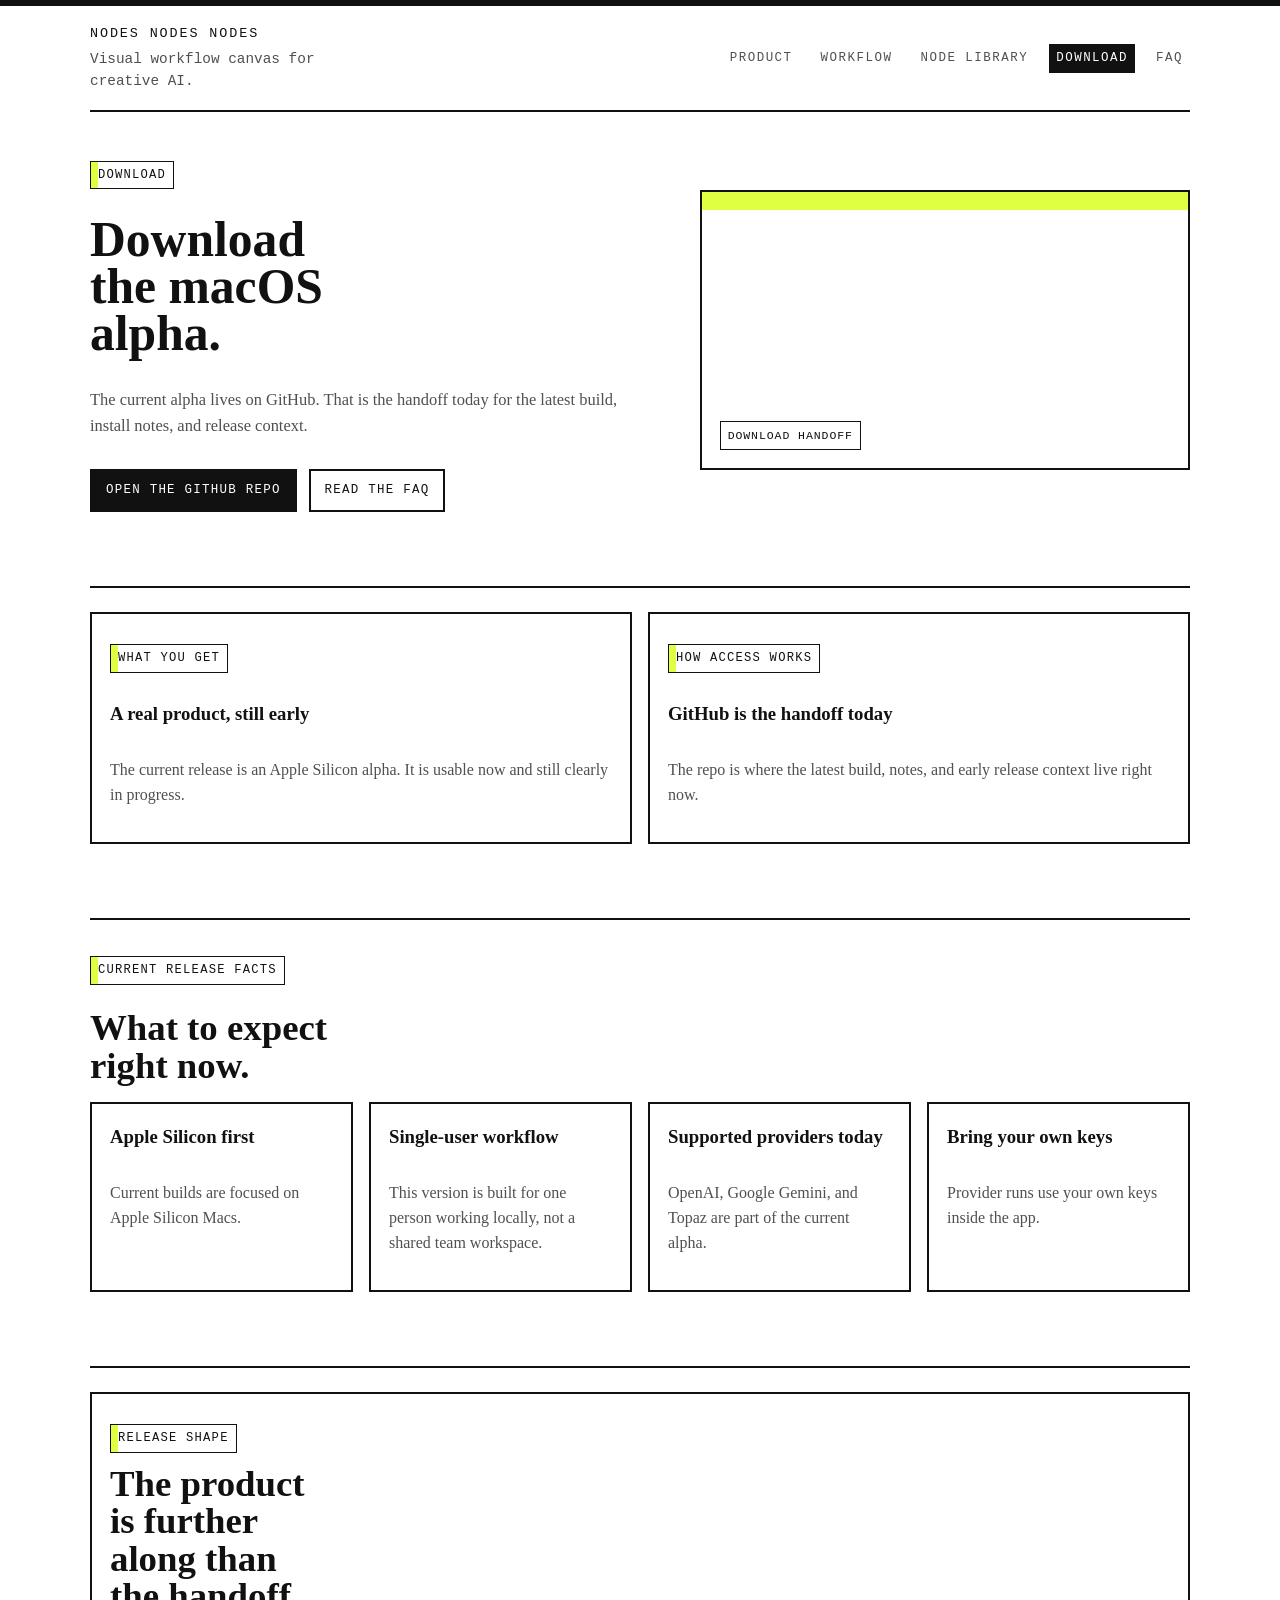
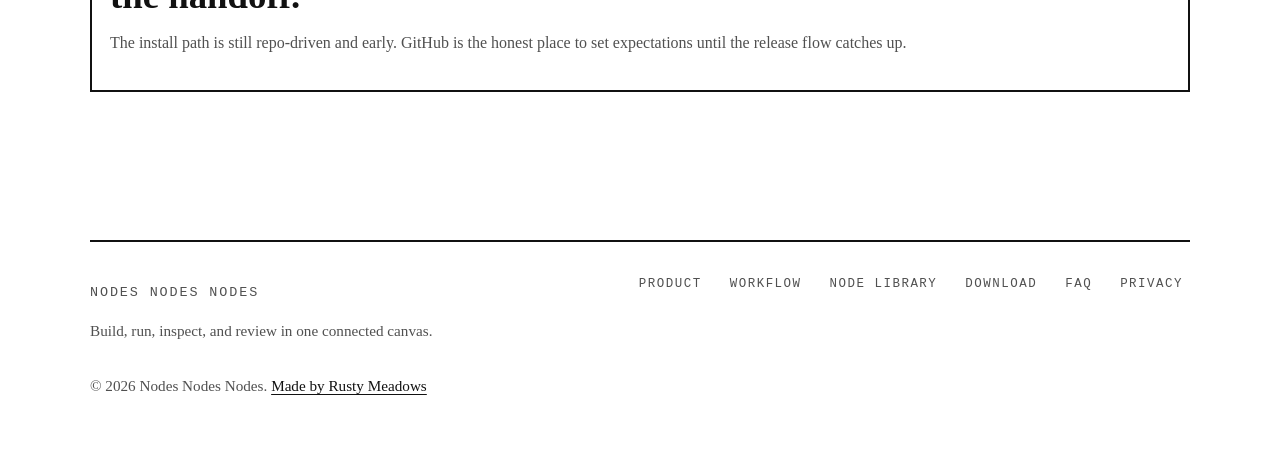
==== commit 1ed943d1: "Refine site layout proportions and grid consistency" ====
--- a/download/index.html
+++ b/download/index.html
@@ -66,7 +66,7 @@
         </section>
 
         <section class="page-section">
-          <div class="two-column">
+          <div class="two-column equal-height-grid">
             <article class="download-card">
               <p class="badge">What you get</p>
               <h3>A real product, still early</h3>
@@ -85,7 +85,7 @@
             <p class="section-label">Current release facts</p>
             <h2 class="section-title">What to expect right now.</h2>
           </div>
-          <div class="four-column">
+          <div class="four-column equal-height-grid">
             <article class="card">
               <h3>Apple Silicon first</h3>
               <p>Current builds are focused on Apple Silicon Macs.</p>
--- a/styles/site.css
+++ b/styles/site.css
@@ -11,8 +11,8 @@
   --accent-blue: #8fdcff;
   --accent-purple: #ccb6ff;
   --accent-red: #ff6d57;
-  --max-width: 1120px;
-  --page-padding: clamp(18px, 4vw, 36px);
+  --max-width: 1100px;
+  --page-padding: clamp(18px, 4vw, 40px);
   --section-gap: clamp(42px, 7vw, 74px);
   --card-gap: 16px;
   --font-serif: ui-serif, Georgia, Cambria, "Times New Roman", Times, serif;
@@ -192,7 +192,7 @@
 }
 
 .page-hero {
-  padding: 42px 0 0;
+  padding: 36px 0 0;
 }
 
 .page-section {
@@ -212,12 +212,11 @@
 .four-column,
 .node-grid,
 .detail-grid,
-.button-row,
-.pill-list,
 .stats-grid,
 .step-grid {
   display: grid;
   gap: var(--card-gap);
+  align-items: start;
 }
 
 .hero-grid,
@@ -226,6 +225,11 @@
   grid-template-columns: repeat(2, minmax(0, 1fr));
 }
 
+.hero-grid {
+  gap: clamp(20px, 3vw, 34px);
+  grid-template-columns: minmax(0, 1.08fr) minmax(0, 0.92fr);
+}
+
 .three-column,
 .stats-grid {
   grid-template-columns: repeat(3, minmax(0, 1fr));
@@ -245,11 +249,28 @@
   gap: 12px;
 }
 
+.equal-height-grid {
+  align-items: stretch;
+}
+
+.equal-height-grid > * {
+  height: 100%;
+}
+
+.product-shape-grid + .product-surface-grid {
+  margin-top: var(--card-gap);
+}
+
 .hero-copy,
 .section-head,
 .stack {
   display: grid;
   gap: 12px;
+}
+
+.hero-copy {
+  align-content: start;
+  gap: 14px;
 }
 
 .section-head {
@@ -283,30 +304,45 @@
   margin: 0;
   color: var(--text);
   font-weight: 700;
+  text-wrap: balance;
 }
 
 .page-title {
-  max-width: 10ch;
-  font-size: clamp(2.5rem, 7vw, 5rem);
+  max-width: 11ch;
+  font-size: clamp(2.3rem, 5.8vw, 4.4rem);
+  line-height: 0.92;
+}
+
+.display-title {
+  max-width: 12ch;
+  font-size: clamp(1.95rem, 4.2vw, 3.1rem);
+  line-height: 0.95;
+}
+
+.product-title {
+  max-width: 16ch;
+}
+
+.faq-title {
+  max-width: 11ch;
+  margin: 0;
+  color: var(--text);
+  font-size: clamp(2.15rem, 4vw, 3.45rem);
+  font-weight: 700;
   line-height: 0.94;
-}
-
-.display-title {
-  max-width: 13ch;
-  font-size: clamp(2.1rem, 5vw, 3.5rem);
-  line-height: 0.98;
+  text-wrap: balance;
 }
 
 .section-title {
-  max-width: 16ch;
+  max-width: 14ch;
   font-size: clamp(1.6rem, 3vw, 2.3rem);
   line-height: 1.02;
 }
 
 .lede,
 .route-intro {
-  max-width: 40rem;
-  font-size: 1.08rem;
+  max-width: 35rem;
+  font-size: 1.03rem;
 }
 
 .hero-note,
@@ -350,7 +386,7 @@
 .step-card,
 .library-hero-card,
 .surface-card {
-  height: 100%;
+  height: auto;
   border: 2px solid var(--rule);
   background: var(--panel-bg);
   padding: 18px;
@@ -363,6 +399,7 @@
 }
 
 .screenshot-frame {
+  align-self: start;
   border: 2px solid var(--rule);
   background: var(--panel-bg);
   padding: 10px;
@@ -371,13 +408,17 @@
 .screenshot-frame img {
   width: 100%;
   height: auto;
-  border: 2px solid var(--rule);
+}
+
+.page-hero .screenshot-frame,
+.page-hero .placeholder {
+  align-self: center;
 }
 
 .placeholder {
   display: grid;
   align-items: end;
-  min-height: 220px;
+  min-height: 190px;
   padding: 18px;
   border: 2px solid var(--rule);
   background: linear-gradient(180deg, var(--placeholder-accent) 0 18px, var(--panel-bg) 18px 100%);
@@ -413,7 +454,7 @@
 }
 
 .placeholder.tall {
-  min-height: 320px;
+  min-height: clamp(220px, 24vw, 280px);
 }
 
 .pill-list {
@@ -454,6 +495,10 @@
   gap: 12px;
 }
 
+.faq-actions {
+  margin-top: 12px;
+}
+
 .faq-item {
   background: var(--panel-bg);
 }
@@ -487,6 +532,12 @@
   display: grid;
   gap: 14px;
   align-content: start;
+}
+
+.equal-height-grid > article {
+  display: grid;
+  align-content: start;
+  gap: 14px;
 }
 
 .detail-copy {
@@ -541,6 +592,17 @@
   .display-title,
   .section-title {
     max-width: 100%;
+  }
+}
+
+@media (max-width: 1120px) {
+  .page-hero .hero-grid {
+    grid-template-columns: 1fr;
+  }
+
+  .page-hero .screenshot-frame,
+  .page-hero .placeholder {
+    max-width: 720px;
   }
 }
 
